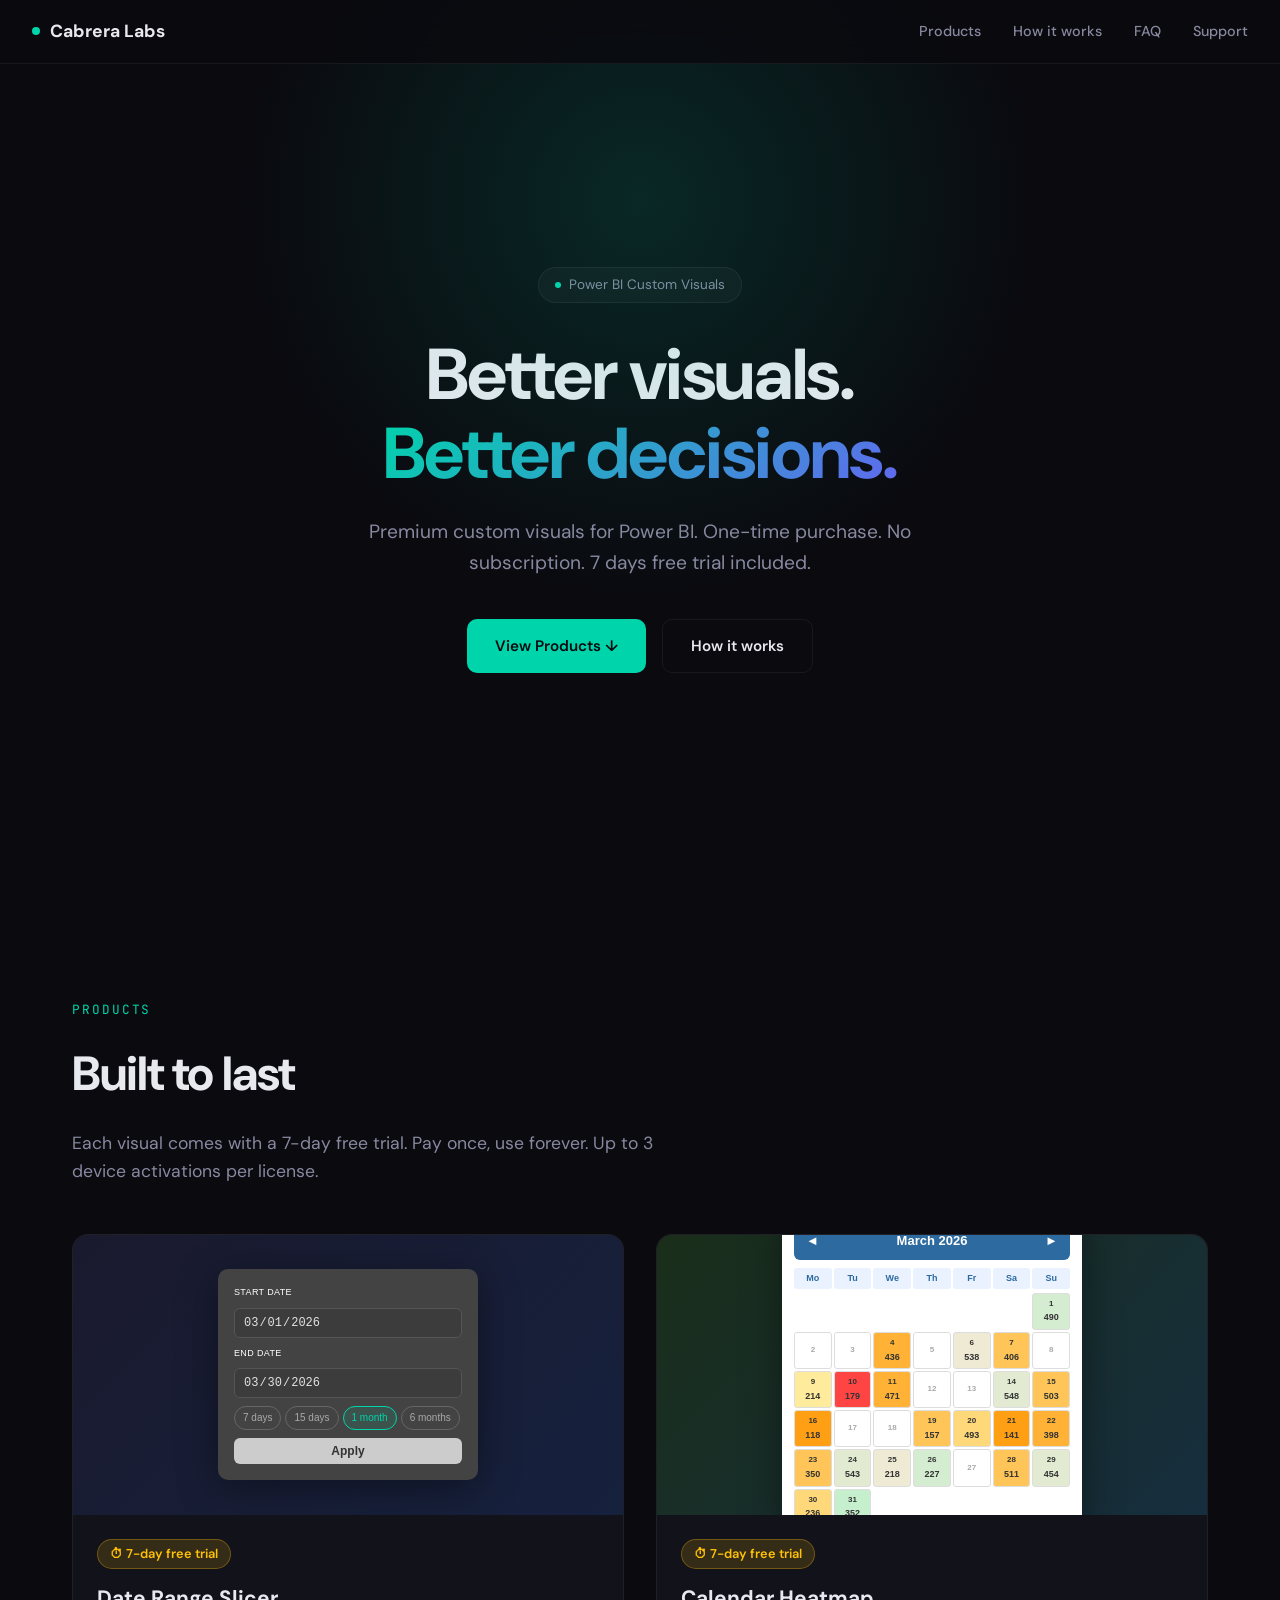
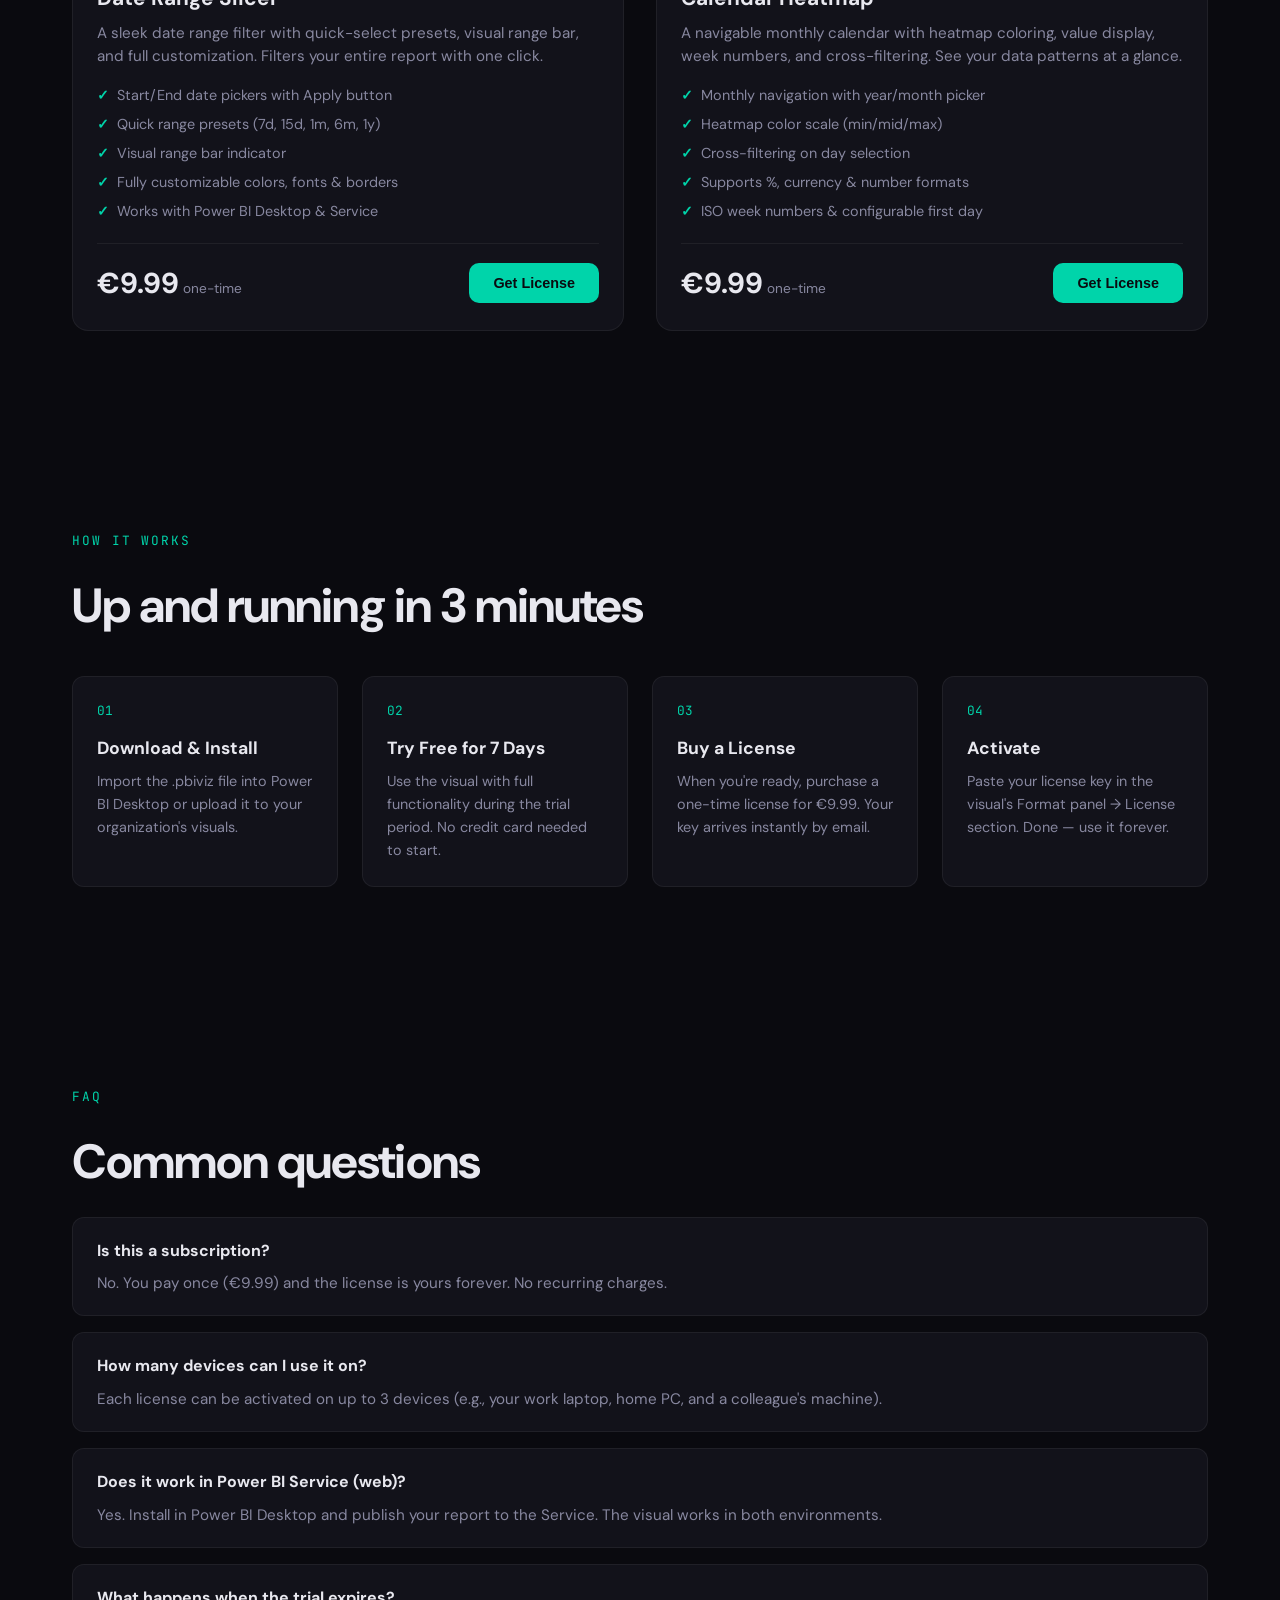
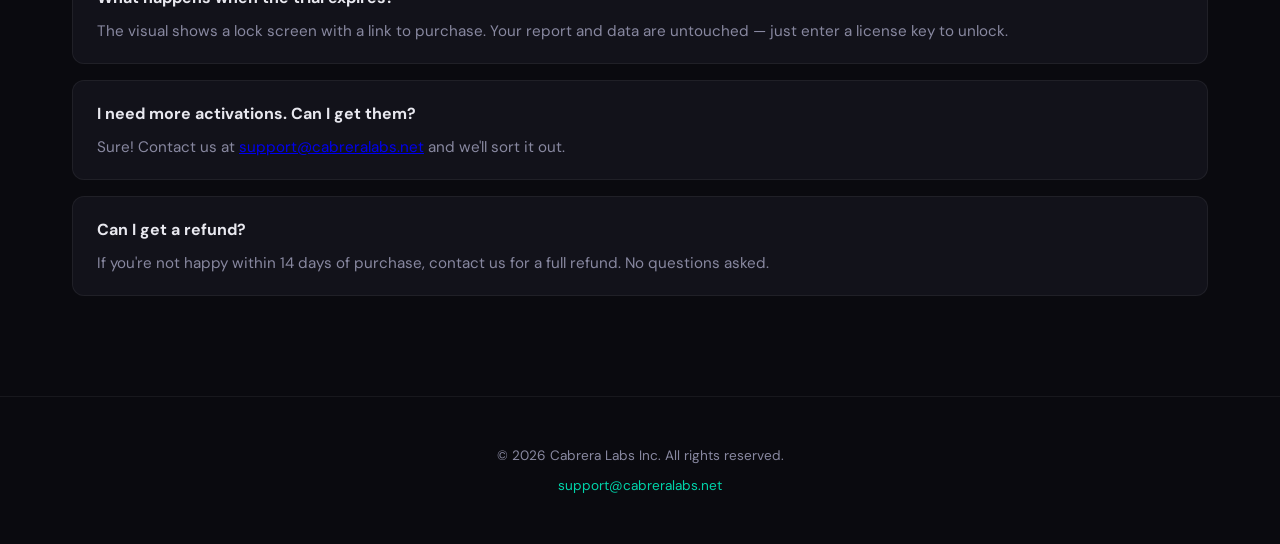
==== index.html @ 738e2150 "Fix folder structure" ====
<!DOCTYPE html>
<html lang="en">
<head>
  <meta charset="UTF-8">
  <meta name="viewport" content="width=device-width, initial-scale=1.0">
  <title>Cabrera Labs — Power BI Custom Visuals</title>
  <meta name="description" content="Premium Power BI custom visuals. Date Range Slicer and Calendar Heatmap. One-time purchase, no subscription.">
  <link rel="preconnect" href="https://fonts.googleapis.com">
  <link href="https://fonts.googleapis.com/css2?family=DM+Sans:ital,wght@0,400;0,500;0,700&family=JetBrains+Mono:wght@500&display=swap" rel="stylesheet">
  <style>
    *, *::before, *::after { margin: 0; padding: 0; box-sizing: border-box; }

    :root {
      --bg: #0a0a0f;
      --bg2: #12121a;
      --bg3: #1a1a28;
      --text: #e8e8ef;
      --text-dim: #8888a0;
      --accent: #00d4aa;
      --accent-glow: rgba(0, 212, 170, 0.15);
      --accent2: #6366f1;
      --border: rgba(255,255,255,0.06);
      --card-bg: rgba(255,255,255,0.03);
      --font: 'DM Sans', sans-serif;
      --mono: 'JetBrains Mono', monospace;
    }

    html { scroll-behavior: smooth; }

    body {
      background: var(--bg);
      color: var(--text);
      font-family: var(--font);
      line-height: 1.6;
      -webkit-font-smoothing: antialiased;
    }

    /* ─── NAV ─── */
    nav {
      position: fixed; top: 0; left: 0; right: 0; z-index: 100;
      background: rgba(10, 10, 15, 0.85);
      backdrop-filter: blur(20px);
      border-bottom: 1px solid var(--border);
      padding: 0 2rem;
      height: 64px;
      display: flex; align-items: center; justify-content: space-between;
    }
    .nav-brand {
      display: flex; align-items: center; gap: 10px;
      font-weight: 700; font-size: 1.1rem; color: var(--text);
      text-decoration: none;
    }
    .nav-brand .dot { width: 8px; height: 8px; background: var(--accent); border-radius: 50%; }
    .nav-links { display: flex; gap: 2rem; align-items: center; }
    .nav-links a {
      color: var(--text-dim); text-decoration: none; font-size: 0.9rem; font-weight: 500;
      transition: color 0.2s;
    }
    .nav-links a:hover { color: var(--text); }

    /* ─── HERO ─── */
    .hero {
      min-height: 100vh;
      display: flex; flex-direction: column; align-items: center; justify-content: center;
      text-align: center;
      padding: 120px 2rem 80px;
      position: relative;
      overflow: hidden;
    }
    .hero::before {
      content: '';
      position: absolute; top: -200px; left: 50%; transform: translateX(-50%);
      width: 800px; height: 800px;
      background: radial-gradient(circle, var(--accent-glow) 0%, transparent 70%);
      pointer-events: none;
    }
    .hero-badge {
      display: inline-flex; align-items: center; gap: 8px;
      background: var(--card-bg); border: 1px solid var(--border);
      border-radius: 100px; padding: 6px 16px; margin-bottom: 2rem;
      font-size: 0.85rem; color: var(--text-dim);
    }
    .hero-badge .pulse {
      width: 6px; height: 6px; background: var(--accent); border-radius: 50%;
      animation: pulse 2s infinite;
    }
    @keyframes pulse {
      0%, 100% { opacity: 1; transform: scale(1); }
      50% { opacity: 0.5; transform: scale(1.5); }
    }
    .hero h1 {
      font-size: clamp(2.5rem, 6vw, 4.5rem);
      font-weight: 700;
      line-height: 1.1;
      max-width: 800px;
      margin-bottom: 1.5rem;
      letter-spacing: -0.02em;
    }
    .hero h1 .gradient {
      background: linear-gradient(135deg, var(--accent), var(--accent2));
      -webkit-background-clip: text; -webkit-text-fill-color: transparent;
    }
    .hero p {
      font-size: 1.2rem; color: var(--text-dim);
      max-width: 560px; margin-bottom: 2.5rem;
    }
    .hero-cta {
      display: flex; gap: 1rem; flex-wrap: wrap; justify-content: center;
    }
    .btn {
      display: inline-flex; align-items: center; gap: 8px;
      padding: 14px 28px;
      border-radius: 10px; font-weight: 600; font-size: 0.95rem;
      text-decoration: none; cursor: pointer; border: none;
      transition: all 0.25s;
    }
    .btn-primary {
      background: var(--accent); color: var(--bg);
    }
    .btn-primary:hover { transform: translateY(-2px); box-shadow: 0 8px 30px rgba(0,212,170,0.25); }
    .btn-ghost {
      background: transparent; color: var(--text);
      border: 1px solid var(--border);
    }
    .btn-ghost:hover { border-color: var(--accent); color: var(--accent); }

    /* ─── PRODUCTS ─── */
    .section { padding: 100px 2rem; max-width: 1200px; margin: 0 auto; }
    .section-label {
      font-family: var(--mono); font-size: 0.8rem; color: var(--accent);
      text-transform: uppercase; letter-spacing: 0.15em; margin-bottom: 1rem;
    }
    .section-title {
      font-size: clamp(2rem, 4vw, 3rem); font-weight: 700;
      letter-spacing: -0.02em; margin-bottom: 1rem;
    }
    .section-sub { color: var(--text-dim); font-size: 1.1rem; max-width: 600px; margin-bottom: 3rem; }

    .products-grid {
      display: grid; grid-template-columns: repeat(auto-fit, minmax(480px, 1fr));
      gap: 2rem;
    }
    @media (max-width: 600px) {
      .products-grid { grid-template-columns: 1fr; }
    }

    .product-card {
      background: var(--bg2);
      border: 1px solid var(--border);
      border-radius: 16px;
      overflow: hidden;
      transition: border-color 0.3s;
    }
    .product-card:hover { border-color: rgba(0,212,170,0.3); }

    .product-preview {
      height: 280px;
      padding: 24px;
      display: flex; align-items: center; justify-content: center;
      position: relative;
      overflow: hidden;
    }
    .product-preview::before {
      content: ''; position: absolute; inset: 0;
      opacity: 0.08;
    }
    .product-preview.slicer { background: linear-gradient(135deg, #1a1a2e, #16213e); }
    .product-preview.calendar { background: linear-gradient(135deg, #1a2e1a, #162e3e); }

    /* Date Slicer Preview SVG */
    .slicer-demo {
      width: 260px; background: #434343; border-radius: 10px; padding: 16px;
      display: flex; flex-direction: column; gap: 8px;
      font-family: 'Segoe UI', sans-serif; box-shadow: 0 8px 40px rgba(0,0,0,0.4);
    }
    .slicer-demo label {
      font-size: 9px; color: #fff; text-transform: uppercase; letter-spacing: 0.04em;
    }
    .slicer-demo input[type="date"] {
      width: 100%; background: #3c3c3c; border: 1px solid #555; border-radius: 6px;
      color: #e2e2e2; padding: 6px 8px; font-size: 12px;
    }
    .slicer-tags { display: flex; gap: 4px; flex-wrap: wrap; }
    .slicer-tags span {
      font-size: 10px; padding: 3px 8px; border-radius: 99px; border: 1px solid #666;
      color: #aaa;
    }
    .slicer-tags span.active {
      border-color: var(--accent); color: var(--accent); background: rgba(0,212,170,0.1);
    }
    .slicer-btn {
      width: 100%; background: #ccc; color: #333; border: none; border-radius: 6px;
      padding: 6px; font-weight: bold; font-size: 12px; cursor: default;
    }

    /* Calendar Preview */
    .cal-demo {
      width: 300px; background: #fff; border-radius: 10px; padding: 12px;
      font-family: 'Segoe UI', sans-serif; box-shadow: 0 8px 40px rgba(0,0,0,0.4);
    }
    .cal-header {
      display: flex; align-items: center; justify-content: space-between;
      background: #2D6A9F; color: white; padding: 8px 12px; border-radius: 6px;
      font-size: 13px; font-weight: bold; margin-bottom: 8px;
    }
    .cal-header span { cursor: default; }
    .cal-days {
      display: grid; grid-template-columns: repeat(7, 1fr); gap: 2px;
      text-align: center; font-size: 9px; margin-bottom: 4px;
    }
    .cal-days div { background: #EAF2FF; color: #2D6A9F; font-weight: bold; padding: 3px 0; border-radius: 3px; }
    .cal-cells {
      display: grid; grid-template-columns: repeat(7, 1fr); gap: 2px;
      text-align: center; font-size: 10px;
    }
    .cal-cells .cell {
      padding: 4px 2px; border-radius: 3px; border: 1px solid #ddd;
      min-height: 28px; display: flex; flex-direction: column; align-items: center; justify-content: center;
    }
    .cal-cells .cell.empty { border-color: transparent; }
    .cal-cells .cell .day { font-size: 8px; font-weight: bold; color: #333; }
    .cal-cells .cell .val { font-size: 9px; font-weight: bold; color: #333; }

    .product-info { padding: 24px; }
    .product-name { font-size: 1.3rem; font-weight: 700; margin-bottom: 8px; }
    .product-desc { color: var(--text-dim); font-size: 0.95rem; margin-bottom: 16px; line-height: 1.5; }
    .product-features {
      list-style: none; display: flex; flex-direction: column; gap: 6px; margin-bottom: 20px;
    }
    .product-features li {
      display: flex; align-items: center; gap: 8px;
      font-size: 0.9rem; color: var(--text-dim);
    }
    .product-features li::before {
      content: '✓'; color: var(--accent); font-weight: bold; font-size: 0.85rem;
    }
    .product-bottom {
      display: flex; align-items: center; justify-content: space-between;
      padding-top: 16px; border-top: 1px solid var(--border);
    }
    .product-price {
      display: flex; align-items: baseline; gap: 4px;
    }
    .product-price .amount { font-size: 1.8rem; font-weight: 700; }
    .product-price .label { font-size: 0.85rem; color: var(--text-dim); }
    .btn-buy {
      background: var(--accent); color: var(--bg);
      padding: 12px 24px; border-radius: 10px;
      font-weight: 700; font-size: 0.9rem;
      border: none; cursor: pointer; transition: all 0.25s;
    }
    .btn-buy:hover { transform: translateY(-2px); box-shadow: 0 6px 20px rgba(0,212,170,0.3); }
    .btn-buy:disabled { opacity: 0.6; cursor: wait; transform: none; box-shadow: none; }

    /* ─── HOW IT WORKS ─── */
    .steps {
      display: grid; grid-template-columns: repeat(auto-fit, minmax(220px, 1fr));
      gap: 1.5rem; margin-top: 2rem;
    }
    .step {
      background: var(--bg2); border: 1px solid var(--border);
      border-radius: 12px; padding: 24px;
    }
    .step-num {
      font-family: var(--mono); font-size: 0.8rem; color: var(--accent);
      margin-bottom: 12px;
    }
    .step h3 { font-size: 1.1rem; margin-bottom: 8px; }
    .step p { color: var(--text-dim); font-size: 0.9rem; }

    /* ─── FAQ ─── */
    .faq-grid { display: flex; flex-direction: column; gap: 1rem; }
    .faq-item {
      background: var(--bg2); border: 1px solid var(--border);
      border-radius: 12px; padding: 20px 24px;
    }
    .faq-q { font-weight: 700; margin-bottom: 8px; }
    .faq-a { color: var(--text-dim); font-size: 0.95rem; }

    /* ─── FOOTER ─── */
    footer {
      border-top: 1px solid var(--border);
      padding: 3rem 2rem;
      text-align: center;
      color: var(--text-dim);
      font-size: 0.85rem;
    }
    footer a { color: var(--accent); text-decoration: none; }

    /* ─── TRIAL BADGE ─── */
    .trial-badge {
      display: inline-flex; align-items: center; gap: 6px;
      background: rgba(255,193,7,0.15); color: #ffc107;
      border: 1px solid rgba(255,193,7,0.3);
      font-size: 0.8rem; font-weight: 600;
      padding: 4px 12px; border-radius: 100px;
      margin-bottom: 12px;
    }

    /* ─── MODAL ─── */
    .modal-overlay {
      display: none; position: fixed; inset: 0; z-index: 999;
      background: rgba(0,0,0,0.7); backdrop-filter: blur(4px);
      align-items: center; justify-content: center;
    }
    .modal-overlay.active { display: flex; }
    .modal {
      background: var(--bg2); border: 1px solid var(--border);
      border-radius: 16px; padding: 32px; max-width: 420px; width: 90%;
    }
    .modal h3 { margin-bottom: 16px; font-size: 1.2rem; }
    .modal input {
      width: 100%; padding: 12px 14px; border-radius: 8px;
      border: 1px solid var(--border); background: var(--bg);
      color: var(--text); font-size: 1rem; font-family: var(--font);
      margin-bottom: 12px;
    }
    .modal input:focus { outline: none; border-color: var(--accent); }
    .modal .btn-row { display: flex; gap: 8px; justify-content: flex-end; }
    .modal .btn-cancel {
      background: transparent; color: var(--text-dim); border: 1px solid var(--border);
      padding: 10px 18px; border-radius: 8px; cursor: pointer; font-size: 0.9rem;
    }
    .modal .btn-proceed {
      background: var(--accent); color: var(--bg); border: none;
      padding: 10px 24px; border-radius: 8px; cursor: pointer;
      font-weight: 700; font-size: 0.9rem;
    }
    .modal .btn-proceed:disabled { opacity: 0.5; cursor: not-allowed; }
    .modal .error { color: #f44; font-size: 0.85rem; margin-bottom: 8px; display: none; }
  </style>
</head>
<body>

<nav>
  <a href="/" class="nav-brand"><span class="dot"></span> Cabrera Labs</a>
  <div class="nav-links">
    <a href="#products">Products</a>
    <a href="#how-it-works">How it works</a>
    <a href="#faq">FAQ</a>
    <a href="mailto:support@cabreralabs.net">Support</a>
  </div>
</nav>

<!-- ─── HERO ─── -->
<section class="hero">
  <div class="hero-badge"><span class="pulse"></span> Power BI Custom Visuals</div>
  <h1>Better visuals.<br><span class="gradient">Better decisions.</span></h1>
  <p>Premium custom visuals for Power BI. One-time purchase. No subscription. 7 days free trial included.</p>
  <div class="hero-cta">
    <a href="#products" class="btn btn-primary">View Products ↓</a>
    <a href="#how-it-works" class="btn btn-ghost">How it works</a>
  </div>
</section>

<!-- ─── PRODUCTS ─── -->
<section class="section" id="products">
  <div class="section-label">Products</div>
  <h2 class="section-title">Built to last</h2>
  <p class="section-sub">Each visual comes with a 7-day free trial. Pay once, use forever. Up to 3 device activations per license.</p>

  <div class="products-grid">
    <!-- DATE SLICER -->
    <div class="product-card" id="date_slicer">
      <div class="product-preview slicer">
        <div class="slicer-demo">
          <label>Start Date</label>
          <input type="date" value="2026-03-01" disabled>
          <label>End Date</label>
          <input type="date" value="2026-03-30" disabled>
          <div class="slicer-tags">
            <span>7 days</span>
            <span>15 days</span>
            <span class="active">1 month</span>
            <span>6 months</span>
          </div>
          <button class="slicer-btn">Apply</button>
        </div>
      </div>
      <div class="product-info">
        <div class="trial-badge">⏱ 7-day free trial</div>
        <h3 class="product-name">Date Range Slicer</h3>
        <p class="product-desc">A sleek date range filter with quick-select presets, visual range bar, and full customization. Filters your entire report with one click.</p>
        <ul class="product-features">
          <li>Start/End date pickers with Apply button</li>
          <li>Quick range presets (7d, 15d, 1m, 6m, 1y)</li>
          <li>Visual range bar indicator</li>
          <li>Fully customizable colors, fonts & borders</li>
          <li>Works with Power BI Desktop & Service</li>
        </ul>
        <div class="product-bottom">
          <div class="product-price">
            <span class="amount">€9.99</span>
            <span class="label">one-time</span>
          </div>
          <button class="btn-buy" onclick="openCheckout('price_1TGRNbGVqx3g496WdOweaCqn', 'Date Range Slicer')">Get License</button>
        </div>
      </div>
    </div>

    <!-- CALENDAR HEATMAP -->
    <div class="product-card" id="calendar_heatmap">
      <div class="product-preview calendar">
        <div class="cal-demo">
          <div class="cal-header">
            <span>◄</span> March 2026 <span>►</span>
          </div>
          <div class="cal-days">
            <div>Mo</div><div>Tu</div><div>We</div><div>Th</div><div>Fr</div><div>Sa</div><div>Su</div>
          </div>
          <div class="cal-cells" id="cal-cells"></div>
        </div>
      </div>
      <div class="product-info">
        <div class="trial-badge">⏱ 7-day free trial</div>
        <h3 class="product-name">Calendar Heatmap</h3>
        <p class="product-desc">A navigable monthly calendar with heatmap coloring, value display, week numbers, and cross-filtering. See your data patterns at a glance.</p>
        <ul class="product-features">
          <li>Monthly navigation with year/month picker</li>
          <li>Heatmap color scale (min/mid/max)</li>
          <li>Cross-filtering on day selection</li>
          <li>Supports %, currency & number formats</li>
          <li>ISO week numbers & configurable first day</li>
        </ul>
        <div class="product-bottom">
          <div class="product-price">
            <span class="amount">€9.99</span>
            <span class="label">one-time</span>
          </div>
          <button class="btn-buy" onclick="openCheckout('price_1TGROVGVqx3g496Whrh6SwIa', 'Calendar Heatmap')">Get License</button>
        </div>
      </div>
    </div>
  </div>
</section>

<!-- ─── HOW IT WORKS ─── -->
<section class="section" id="how-it-works">
  <div class="section-label">How it works</div>
  <h2 class="section-title">Up and running in 3 minutes</h2>
  <div class="steps">
    <div class="step">
      <div class="step-num">01</div>
      <h3>Download & Install</h3>
      <p>Import the .pbiviz file into Power BI Desktop or upload it to your organization's visuals.</p>
    </div>
    <div class="step">
      <div class="step-num">02</div>
      <h3>Try Free for 7 Days</h3>
      <p>Use the visual with full functionality during the trial period. No credit card needed to start.</p>
    </div>
    <div class="step">
      <div class="step-num">03</div>
      <h3>Buy a License</h3>
      <p>When you're ready, purchase a one-time license for €9.99. Your key arrives instantly by email.</p>
    </div>
    <div class="step">
      <div class="step-num">04</div>
      <h3>Activate</h3>
      <p>Paste your license key in the visual's Format panel → License section. Done — use it forever.</p>
    </div>
  </div>
</section>

<!-- ─── FAQ ─── -->
<section class="section" id="faq">
  <div class="section-label">FAQ</div>
  <h2 class="section-title">Common questions</h2>
  <div class="faq-grid">
    <div class="faq-item">
      <div class="faq-q">Is this a subscription?</div>
      <div class="faq-a">No. You pay once (€9.99) and the license is yours forever. No recurring charges.</div>
    </div>
    <div class="faq-item">
      <div class="faq-q">How many devices can I use it on?</div>
      <div class="faq-a">Each license can be activated on up to 3 devices (e.g., your work laptop, home PC, and a colleague's machine).</div>
    </div>
    <div class="faq-item">
      <div class="faq-q">Does it work in Power BI Service (web)?</div>
      <div class="faq-a">Yes. Install in Power BI Desktop and publish your report to the Service. The visual works in both environments.</div>
    </div>
    <div class="faq-item">
      <div class="faq-q">What happens when the trial expires?</div>
      <div class="faq-a">The visual shows a lock screen with a link to purchase. Your report and data are untouched — just enter a license key to unlock.</div>
    </div>
    <div class="faq-item">
      <div class="faq-q">I need more activations. Can I get them?</div>
      <div class="faq-a">Sure! Contact us at <a href="mailto:support@cabreralabs.net">support@cabreralabs.net</a> and we'll sort it out.</div>
    </div>
    <div class="faq-item">
      <div class="faq-q">Can I get a refund?</div>
      <div class="faq-a">If you're not happy within 14 days of purchase, contact us for a full refund. No questions asked.</div>
    </div>
  </div>
</section>

<!-- ─── FOOTER ─── -->
<footer>
  <p>© 2026 Cabrera Labs Inc. All rights reserved.</p>
  <p style="margin-top: 8px;">
    <a href="mailto:support@cabreralabs.net">support@cabreralabs.net</a>
  </p>
</footer>

<!-- ─── CHECKOUT MODAL ─── -->
<div class="modal-overlay" id="modal">
  <div class="modal">
    <h3 id="modal-title">Get License</h3>
    <p class="error" id="modal-error"></p>
    <input type="email" id="modal-email" placeholder="Your email address" autocomplete="email">
    <div class="btn-row">
      <button class="btn-cancel" onclick="closeModal()">Cancel</button>
      <button class="btn-proceed" id="modal-btn" onclick="proceedCheckout()">Continue to Payment</button>
    </div>
  </div>
</div>

<script>
  // Calendar demo cells
  const cells = document.getElementById('cal-cells');
  const colors = ['#C6EFCE', '#D4EDD0', '#E2EBD2', '#EFEAD4', '#FFEB9C', '#FFD87A', '#FFC558', '#FFB236', '#FF9F14', '#FF4444'];
  // March 2026 starts on Sunday → offset = 6 (Mon-based)
  for (let i = 0; i < 6; i++) {
    const c = document.createElement('div');
    c.className = 'cell empty';
    cells.appendChild(c);
  }
  for (let d = 1; d <= 31; d++) {
    const c = document.createElement('div');
    c.className = 'cell';
    const hasData = Math.random() > 0.3;
    if (hasData) {
      const val = Math.floor(Math.random() * 10);
      c.style.backgroundColor = colors[val];
      c.innerHTML = `<span class="day">${d}</span><span class="val">${Math.floor(Math.random()*500)+100}</span>`;
    } else {
      c.innerHTML = `<span class="day" style="color:#aaa">${d}</span>`;
    }
    cells.appendChild(c);
  }

  // Checkout flow
  const API = 'https://merlin-backend-production-dfa1.up.railway.app';
  let currentPriceId = '';

  function openCheckout(priceId, productName) {
    currentPriceId = priceId;
    document.getElementById('modal-title').textContent = `Get ${productName} License`;
    document.getElementById('modal-email').value = '';
    document.getElementById('modal-error').style.display = 'none';
    document.getElementById('modal-btn').disabled = false;
    document.getElementById('modal-btn').textContent = 'Continue to Payment';
    document.getElementById('modal').classList.add('active');
    setTimeout(() => document.getElementById('modal-email').focus(), 100);
  }

  function closeModal() {
    document.getElementById('modal').classList.remove('active');
  }

  async function proceedCheckout() {
    const email = document.getElementById('modal-email').value.trim();
    const errEl = document.getElementById('modal-error');
    const btnEl = document.getElementById('modal-btn');

    if (!email || !email.includes('@')) {
      errEl.textContent = 'Please enter a valid email address.';
      errEl.style.display = 'block';
      return;
    }

    btnEl.disabled = true;
    btnEl.textContent = 'Redirecting...';
    errEl.style.display = 'none';

    try {
      const res = await fetch(`${API}/api/licenses/checkout`, {
        method: 'POST',
        headers: { 'Content-Type': 'application/json' },
        body: JSON.stringify({ priceId: currentPriceId, email })
      });
      const data = await res.json();
      if (data.url) {
        window.location.href = data.url;
      } else {
        throw new Error(data.error || 'Failed to create checkout session');
      }
    } catch (e) {
      errEl.textContent = e.message || 'Something went wrong. Please try again.';
      errEl.style.display = 'block';
      btnEl.disabled = false;
      btnEl.textContent = 'Continue to Payment';
    }
  }

  // Close modal on overlay click
  document.getElementById('modal').addEventListener('click', (e) => {
    if (e.target === e.currentTarget) closeModal();
  });

  // Enter key in email field
  document.getElementById('modal-email').addEventListener('keydown', (e) => {
    if (e.key === 'Enter') proceedCheckout();
  });
</script>

</body>
</html>
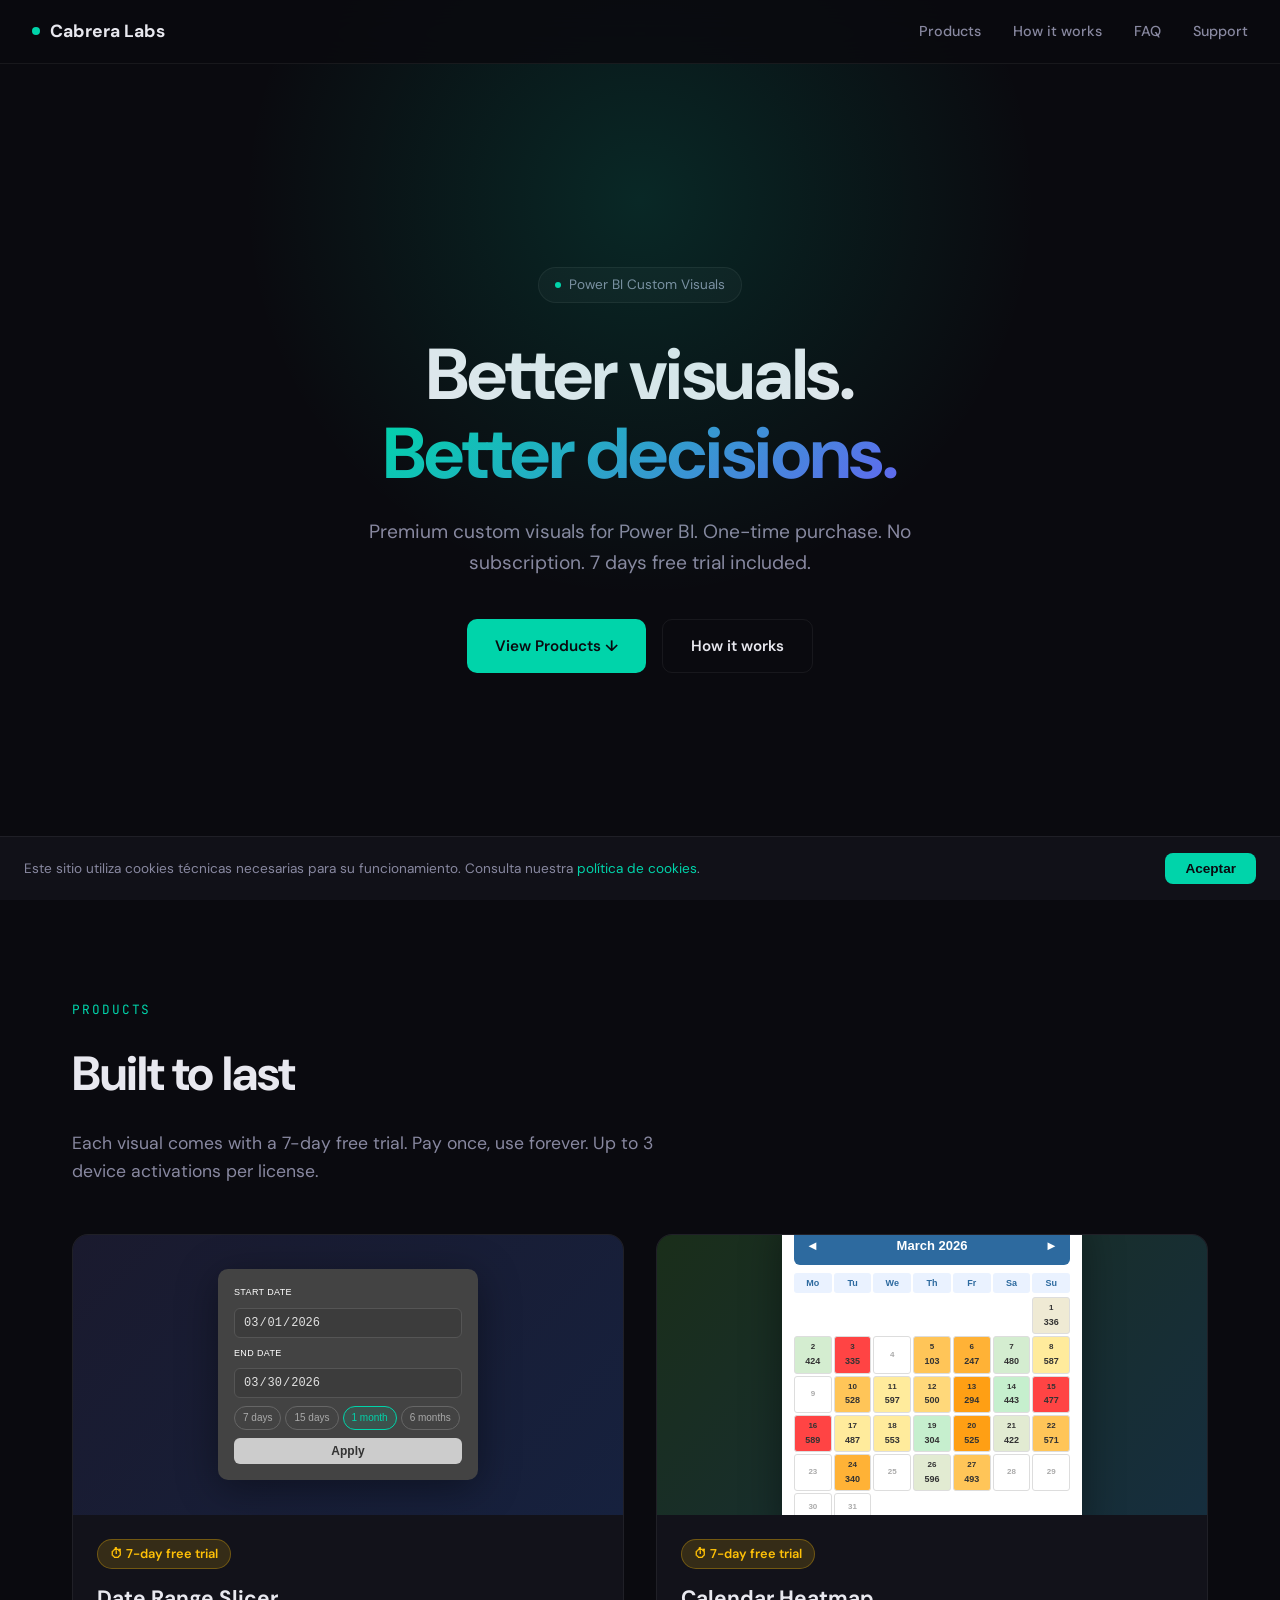
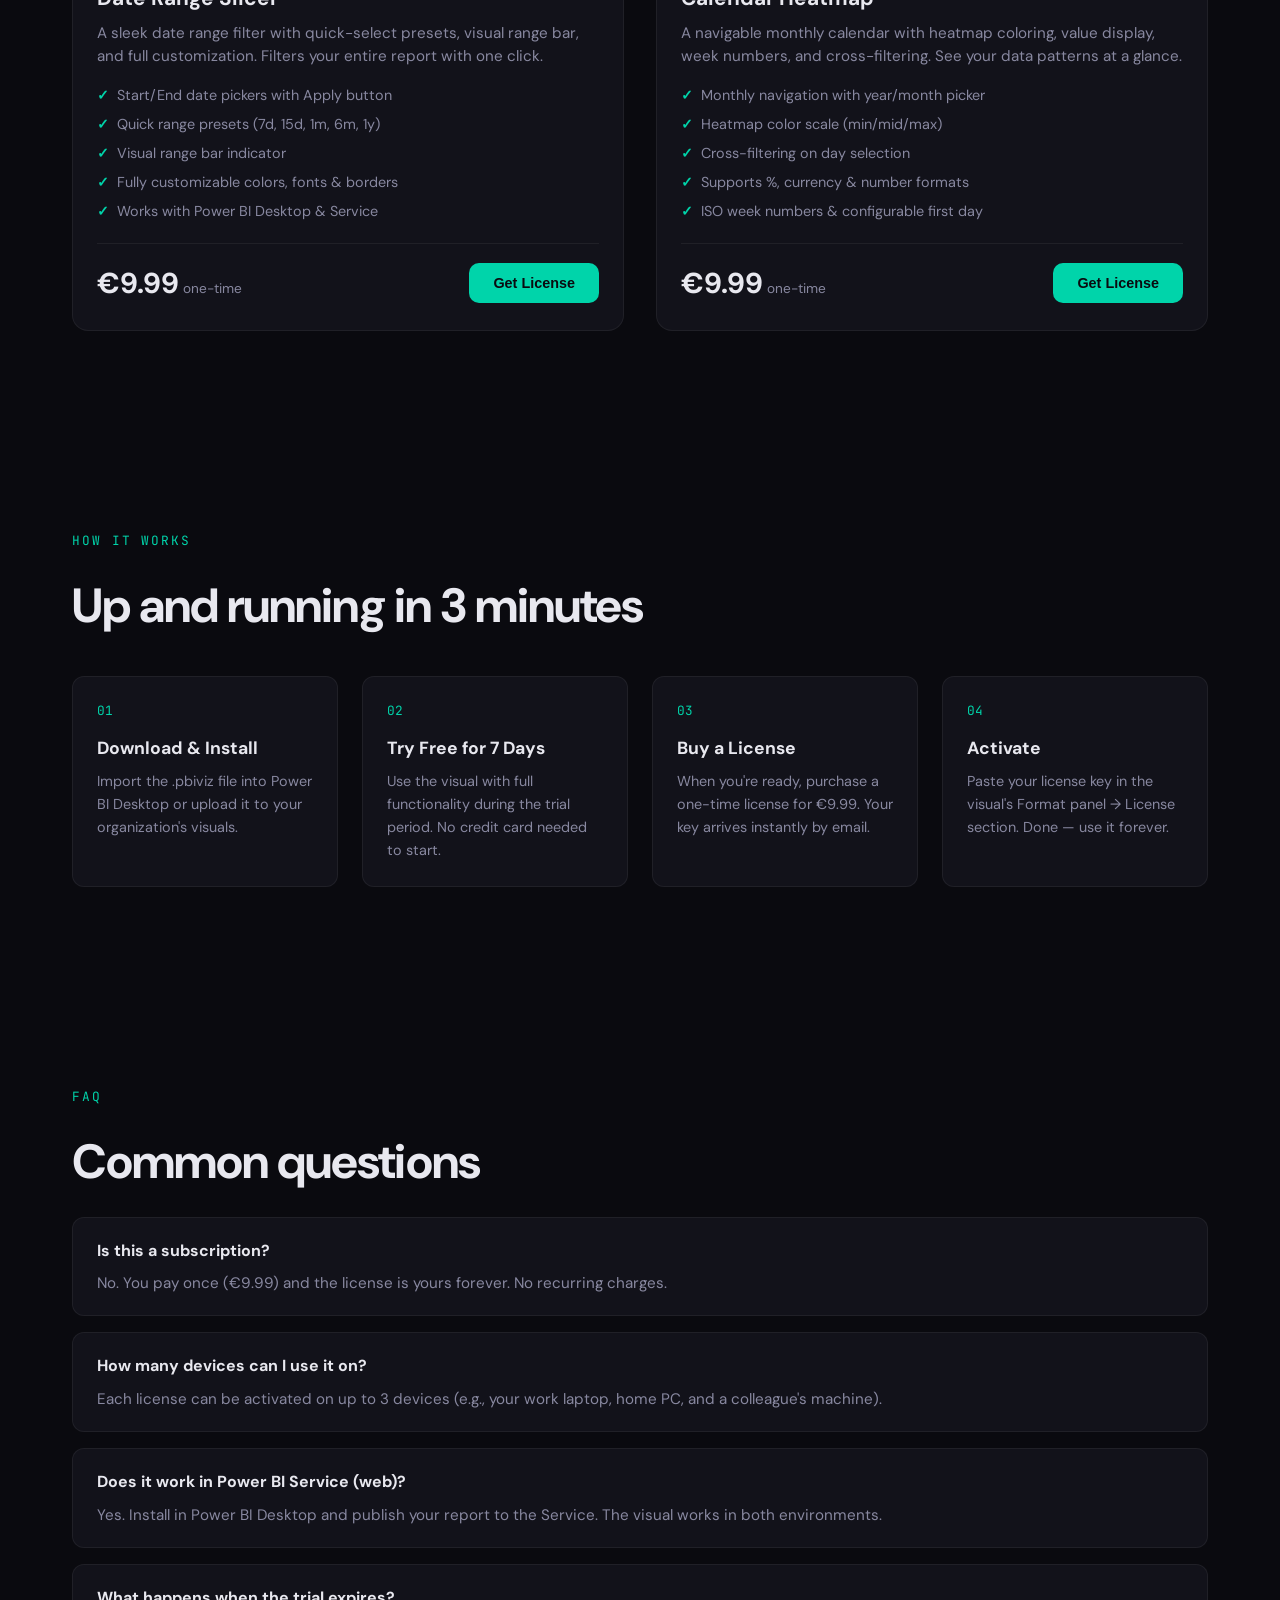
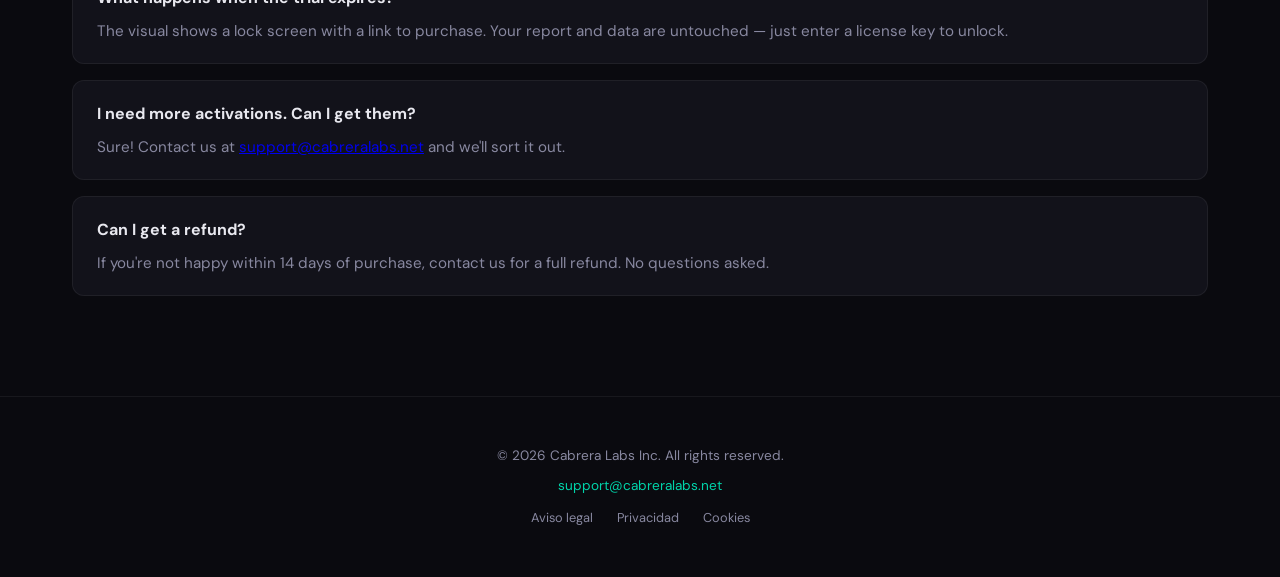
==== commit eeb20a5a: "Add legal pages and cookie banner" ====
--- a/index.html
+++ b/index.html
@@ -500,6 +500,11 @@
   <p style="margin-top: 8px;">
     <a href="mailto:support@cabreralabs.net">support@cabreralabs.net</a>
   </p>
+  <div style="display:flex;gap:1.5rem;justify-content:center;margin-top:12px;">
+    <a href="/aviso-legal.html" style="color:var(--text-dim);font-size:0.8rem;">Aviso legal</a>
+    <a href="/privacidad.html" style="color:var(--text-dim);font-size:0.8rem;">Privacidad</a>
+    <a href="/cookies.html" style="color:var(--text-dim);font-size:0.8rem;">Cookies</a>
+  </div>
 </footer>
 
 <!-- ─── CHECKOUT MODAL ─── -->
@@ -602,6 +607,21 @@
   document.getElementById('modal-email').addEventListener('keydown', (e) => {
     if (e.key === 'Enter') proceedCheckout();
   });
+
+  // Cookie consent
+  (function() {
+    if (localStorage.getItem('cookie_consent')) return;
+    const banner = document.createElement('div');
+    banner.id = 'cookie-banner';
+    banner.style.cssText = 'position:fixed;bottom:0;left:0;right:0;z-index:9999;background:rgba(18,18,26,0.95);backdrop-filter:blur(12px);border-top:1px solid rgba(255,255,255,0.06);padding:16px 24px;display:flex;align-items:center;justify-content:space-between;gap:16px;flex-wrap:wrap;font-family:DM Sans,sans-serif;';
+    banner.innerHTML = `
+      <p style="color:#8888a0;font-size:0.85rem;margin:0;flex:1;min-width:200px;">
+        Este sitio utiliza cookies técnicas necesarias para su funcionamiento. Consulta nuestra <a href="/cookies.html" style="color:#00d4aa;text-decoration:none;">política de cookies</a>.
+      </p>
+      <button onclick="localStorage.setItem('cookie_consent','1');document.getElementById('cookie-banner').remove();" style="background:#00d4aa;color:#0a0a0f;border:none;padding:8px 20px;border-radius:8px;font-weight:600;font-size:0.85rem;cursor:pointer;white-space:nowrap;">Aceptar</button>
+    `;
+    document.body.appendChild(banner);
+  })();
 </script>
 
 </body>
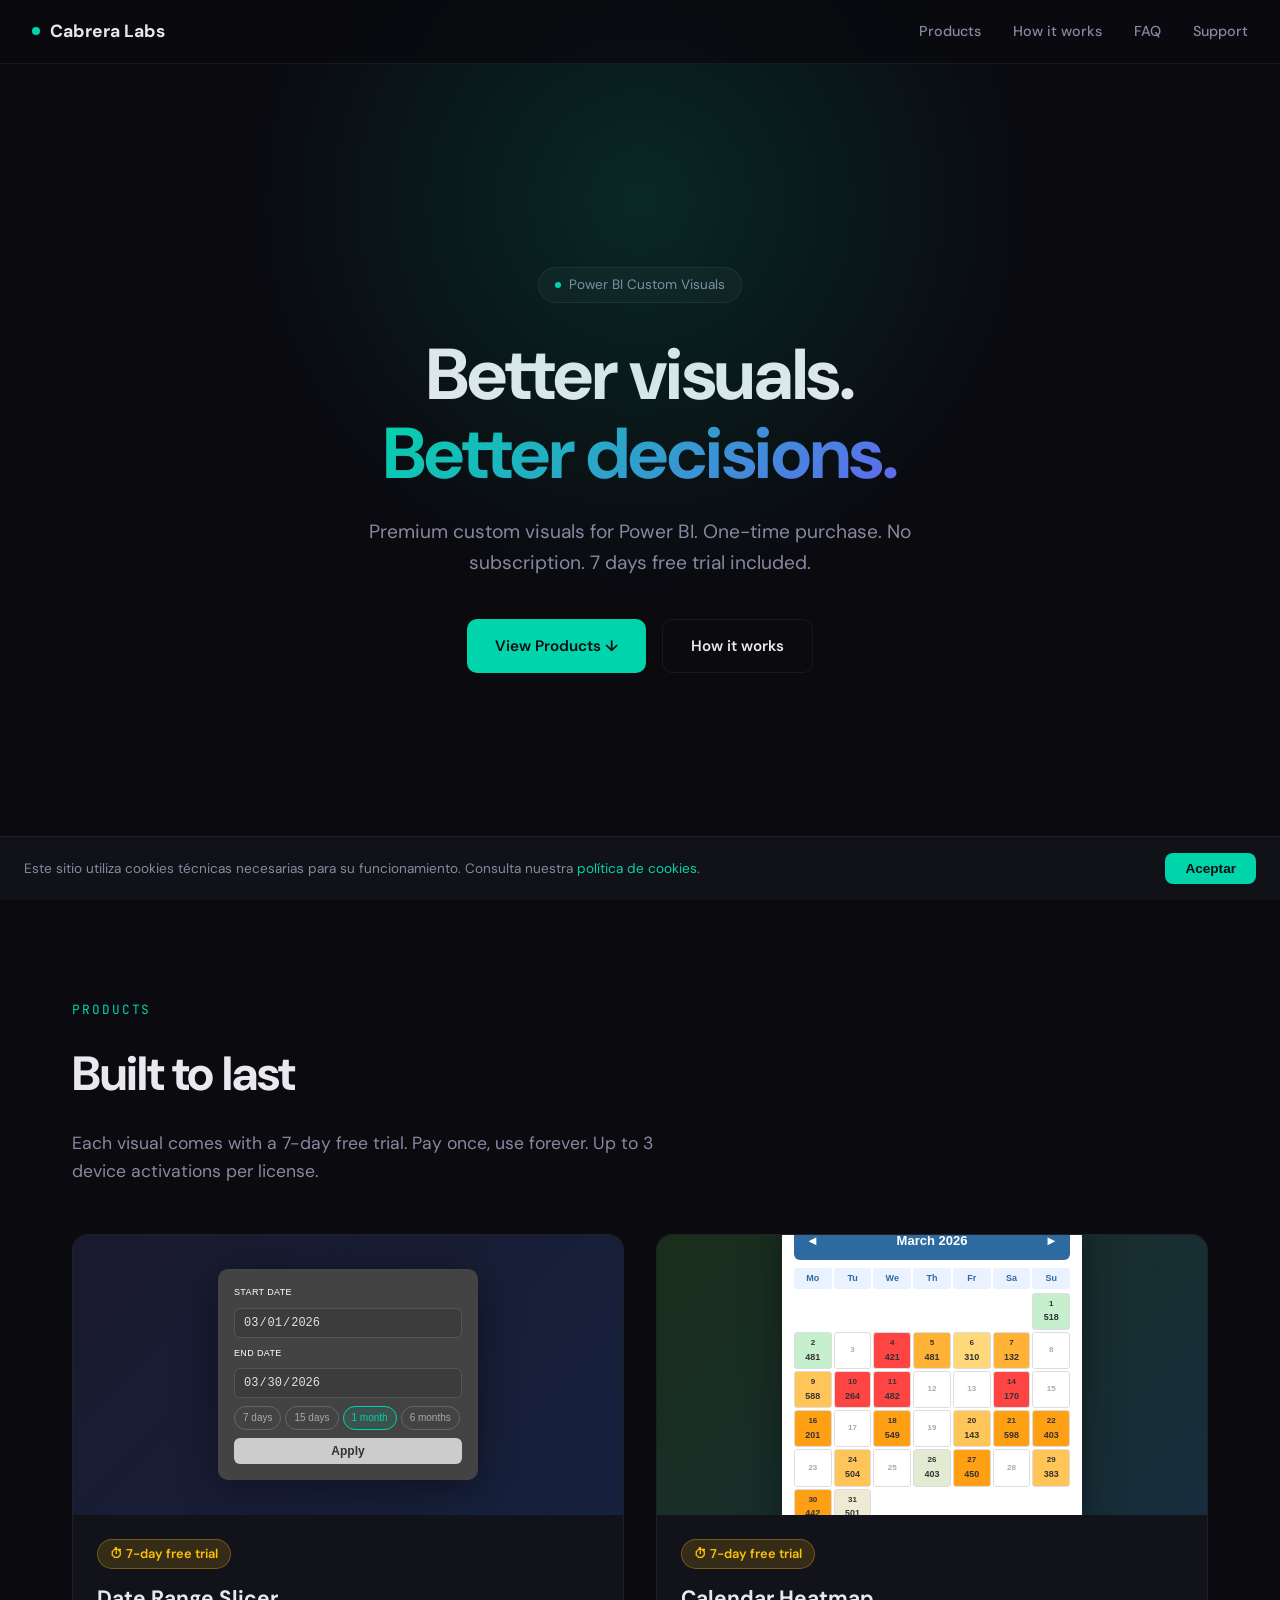
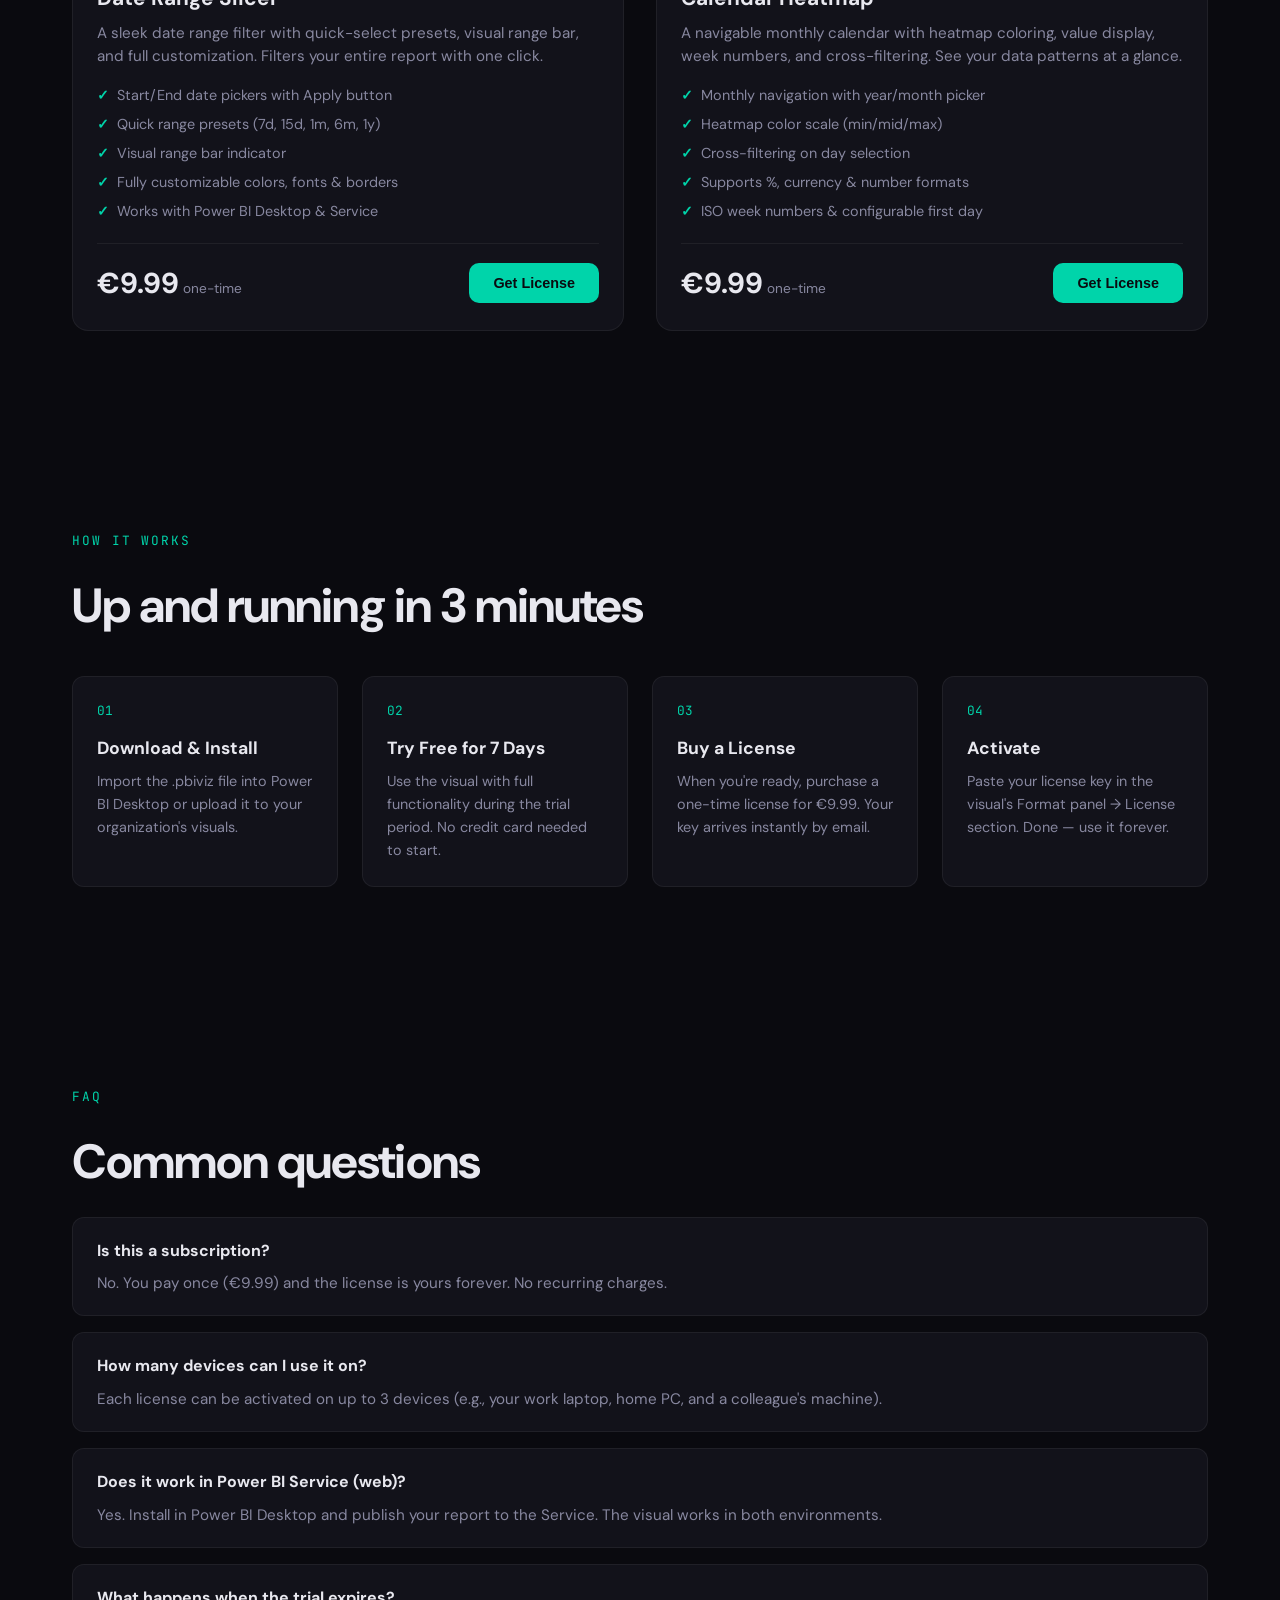
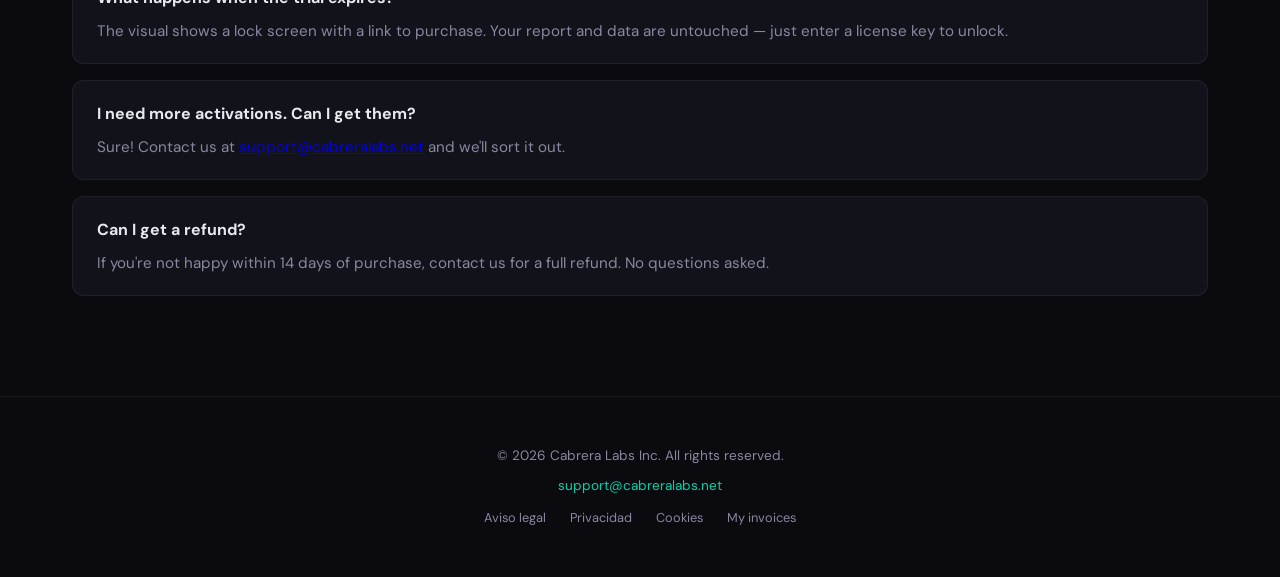
==== commit 950c6e00: "Add customer portal link" ====
--- a/index.html
+++ b/index.html
@@ -504,6 +504,7 @@
     <a href="/aviso-legal.html" style="color:var(--text-dim);font-size:0.8rem;">Aviso legal</a>
     <a href="/privacidad.html" style="color:var(--text-dim);font-size:0.8rem;">Privacidad</a>
     <a href="/cookies.html" style="color:var(--text-dim);font-size:0.8rem;">Cookies</a>
+    <a href="https://billing.stripe.com/p/login/eVq14neBS7CGel6chn9IQ00" target="_blank" style="color:var(--text-dim);font-size:0.8rem;">My invoices</a>
   </div>
 </footer>
 
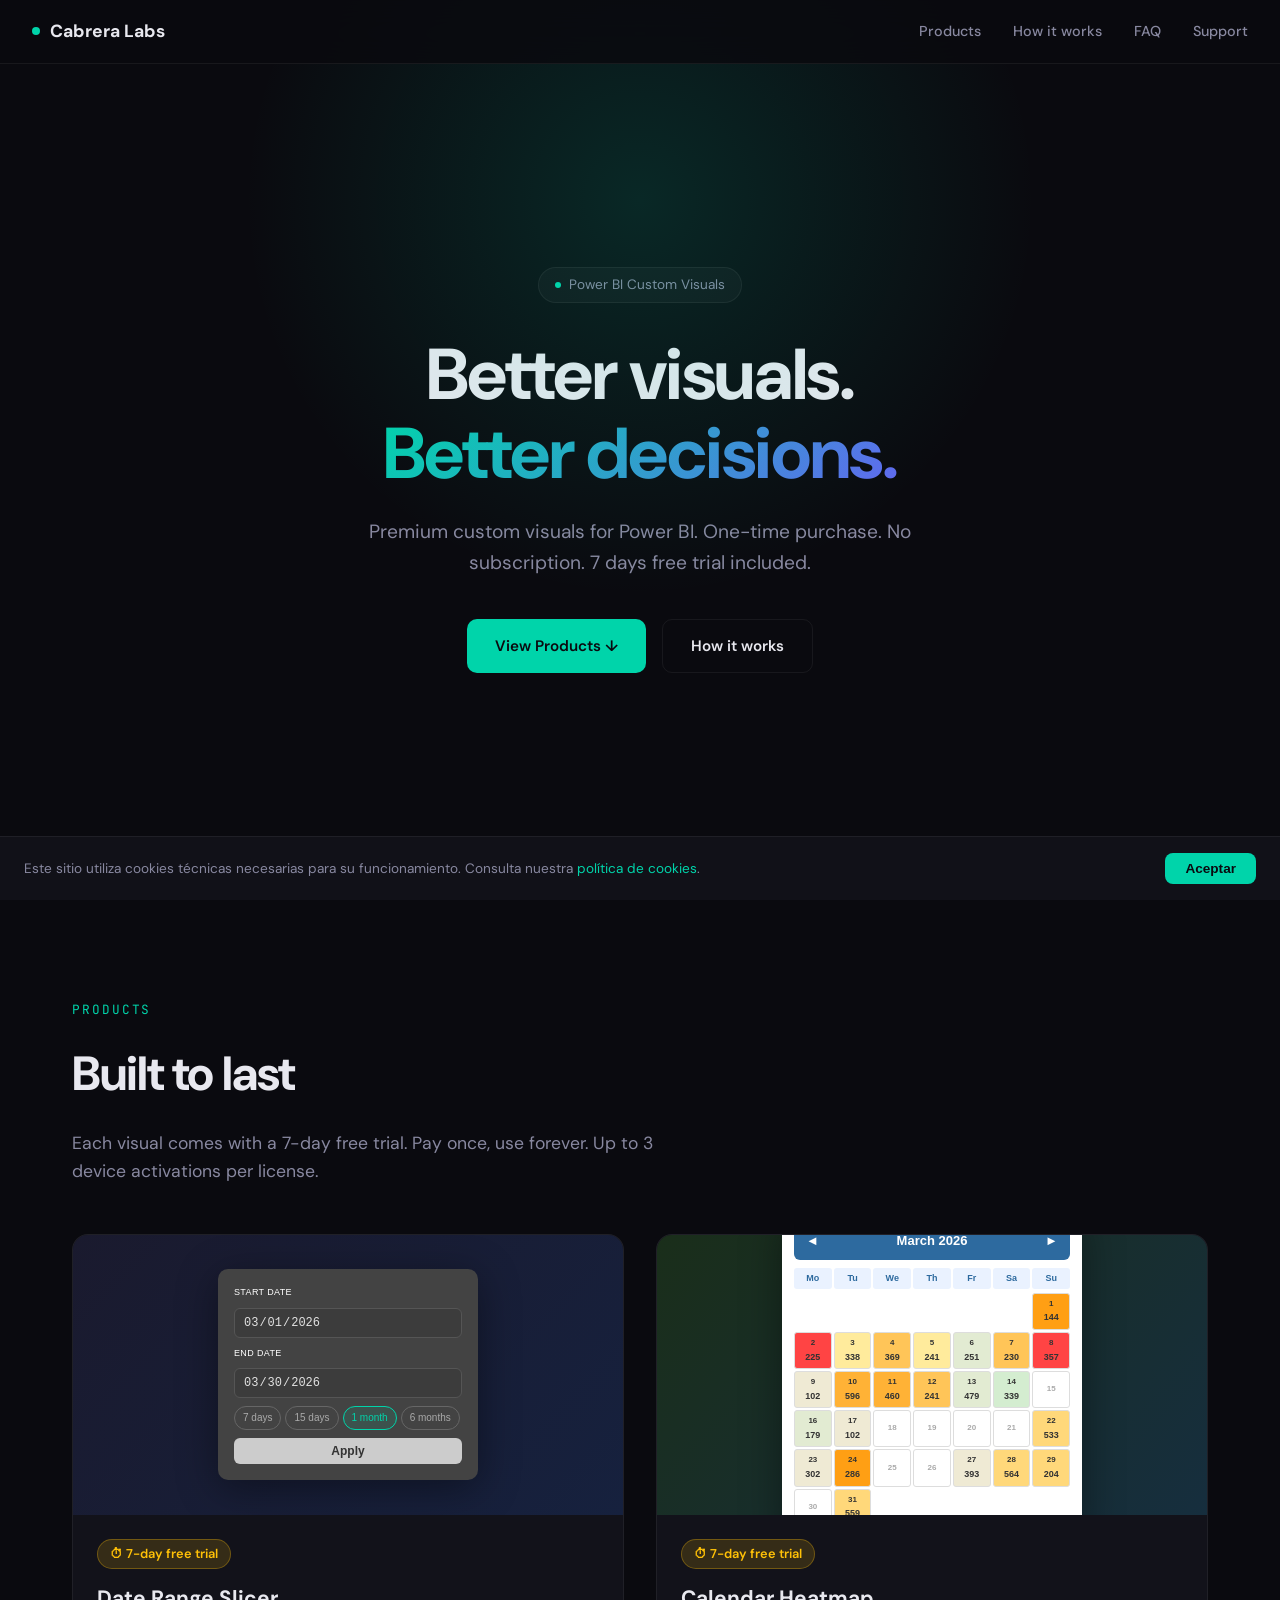
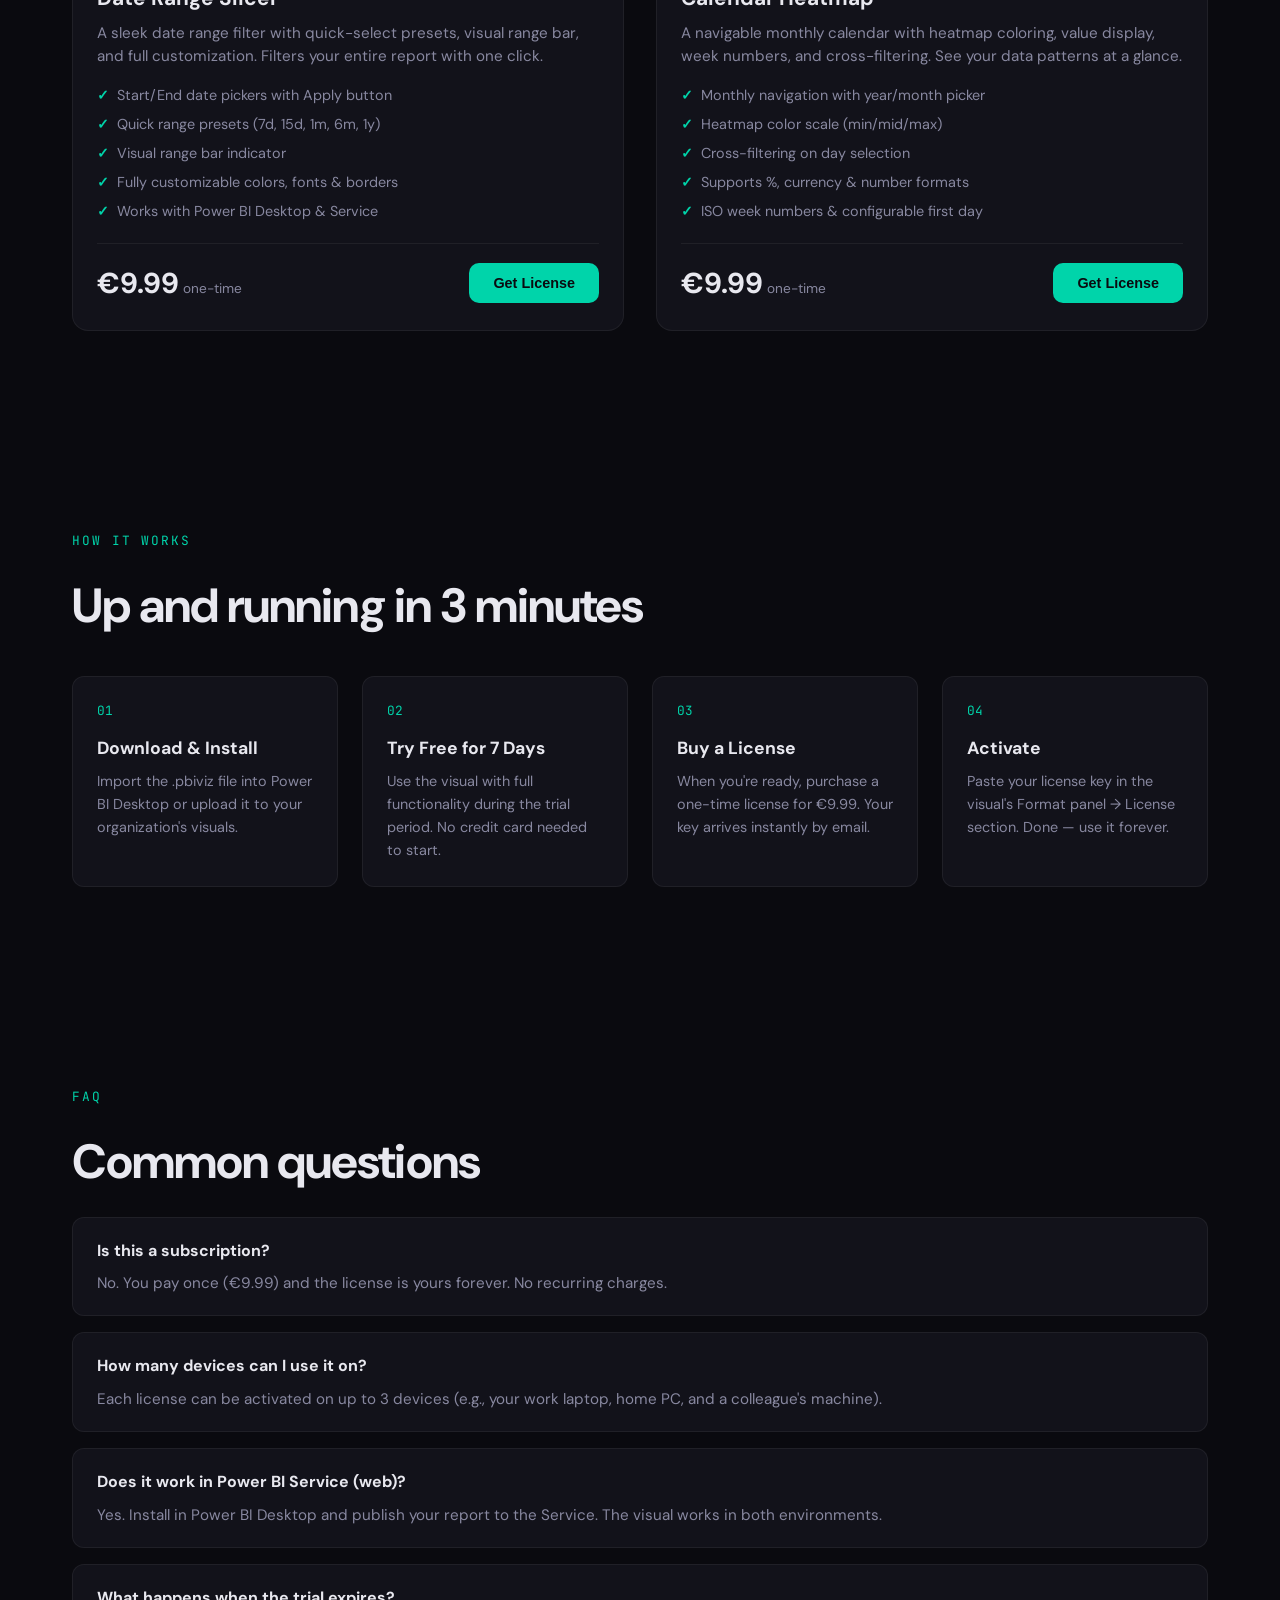
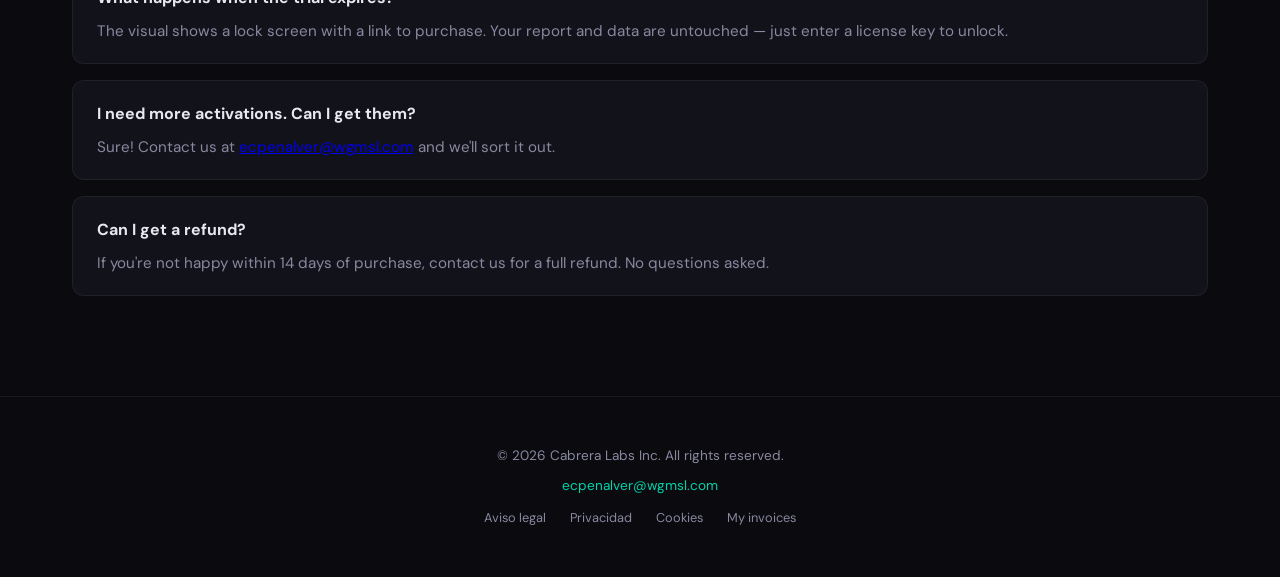
==== commit cf1938e0: "Update all emails to WGM corporate email" ====
--- a/index.html
+++ b/index.html
@@ -338,7 +338,7 @@
     <a href="#products">Products</a>
     <a href="#how-it-works">How it works</a>
     <a href="#faq">FAQ</a>
-    <a href="mailto:support@cabreralabs.net">Support</a>
+    <a href="mailto:ecpenalver@wgmsl.com">Support</a>
   </div>
 </nav>
 
@@ -485,7 +485,7 @@
     </div>
     <div class="faq-item">
       <div class="faq-q">I need more activations. Can I get them?</div>
-      <div class="faq-a">Sure! Contact us at <a href="mailto:support@cabreralabs.net">support@cabreralabs.net</a> and we'll sort it out.</div>
+      <div class="faq-a">Sure! Contact us at <a href="mailto:ecpenalver@wgmsl.com">ecpenalver@wgmsl.com</a> and we'll sort it out.</div>
     </div>
     <div class="faq-item">
       <div class="faq-q">Can I get a refund?</div>
@@ -498,7 +498,7 @@
 <footer>
   <p>© 2026 Cabrera Labs Inc. All rights reserved.</p>
   <p style="margin-top: 8px;">
-    <a href="mailto:support@cabreralabs.net">support@cabreralabs.net</a>
+    <a href="mailto:ecpenalver@wgmsl.com">ecpenalver@wgmsl.com</a>
   </p>
   <div style="display:flex;gap:1.5rem;justify-content:center;margin-top:12px;">
     <a href="/aviso-legal.html" style="color:var(--text-dim);font-size:0.8rem;">Aviso legal</a>
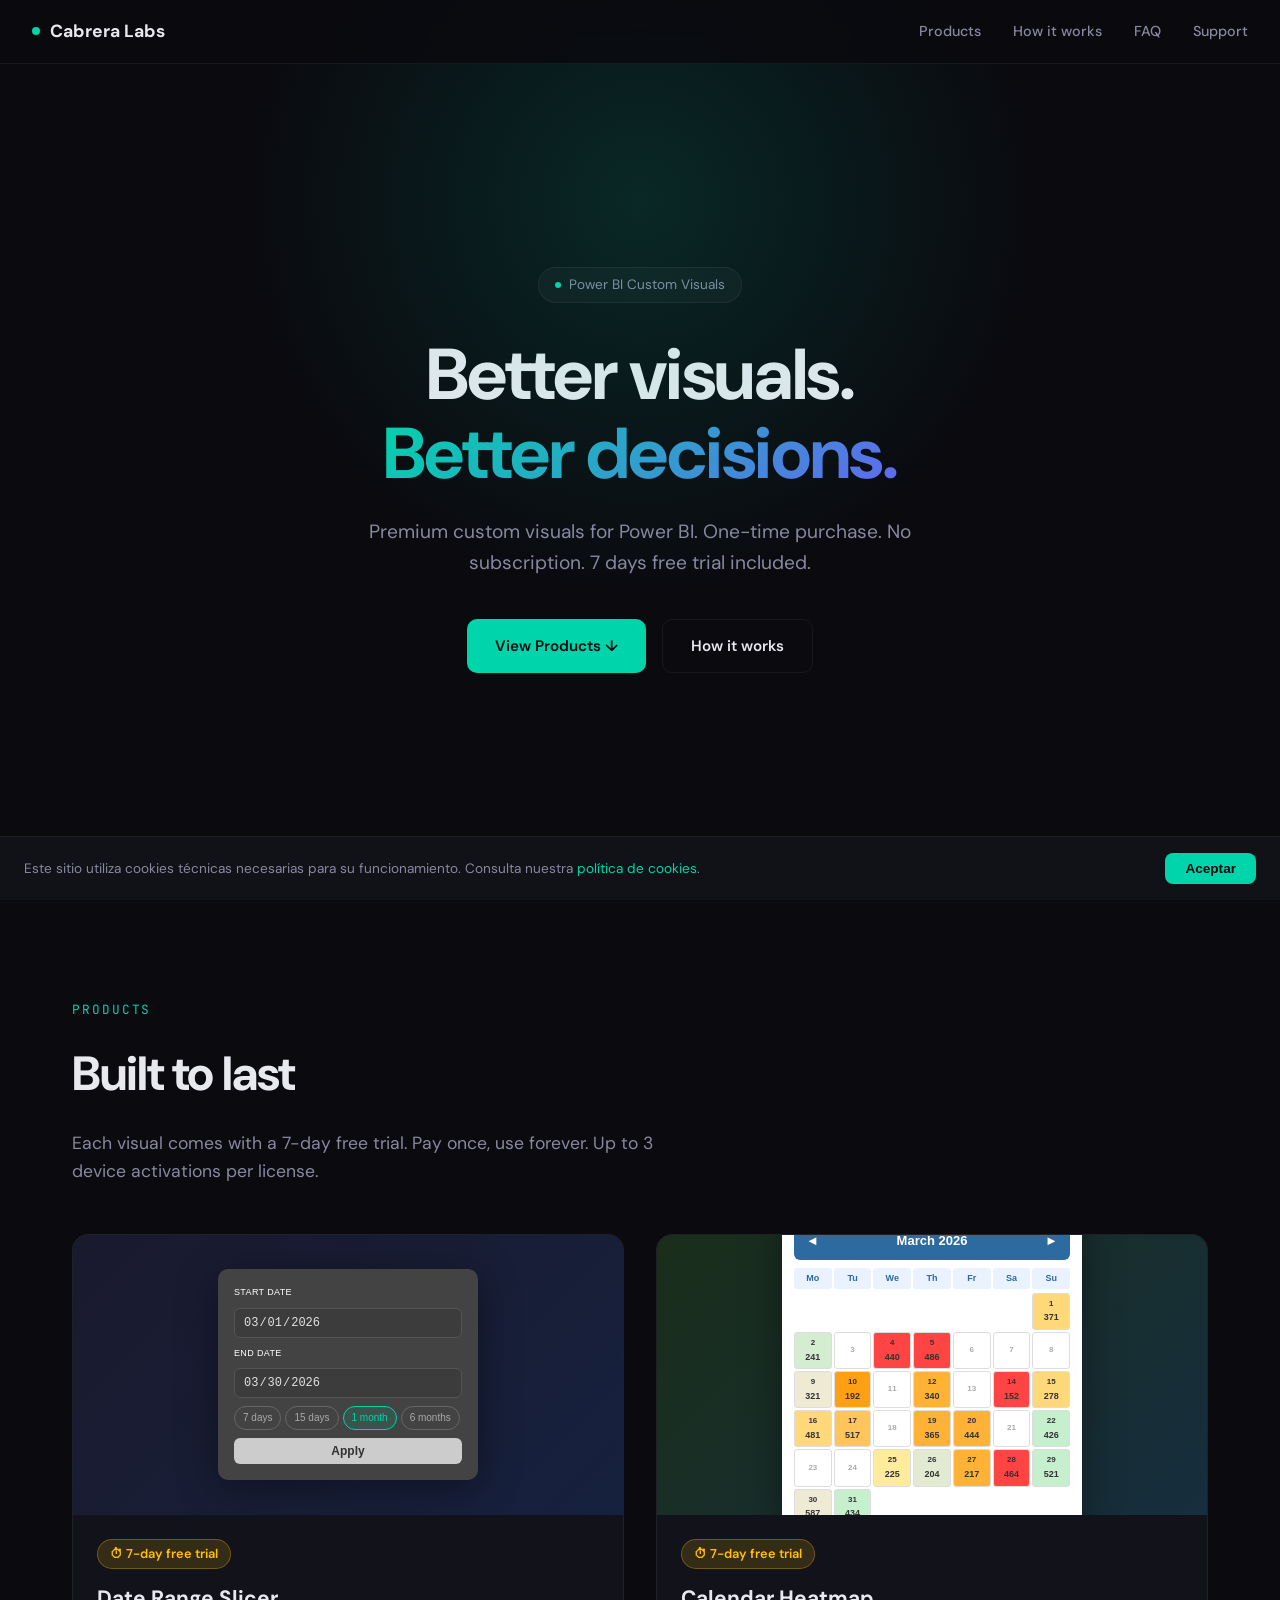
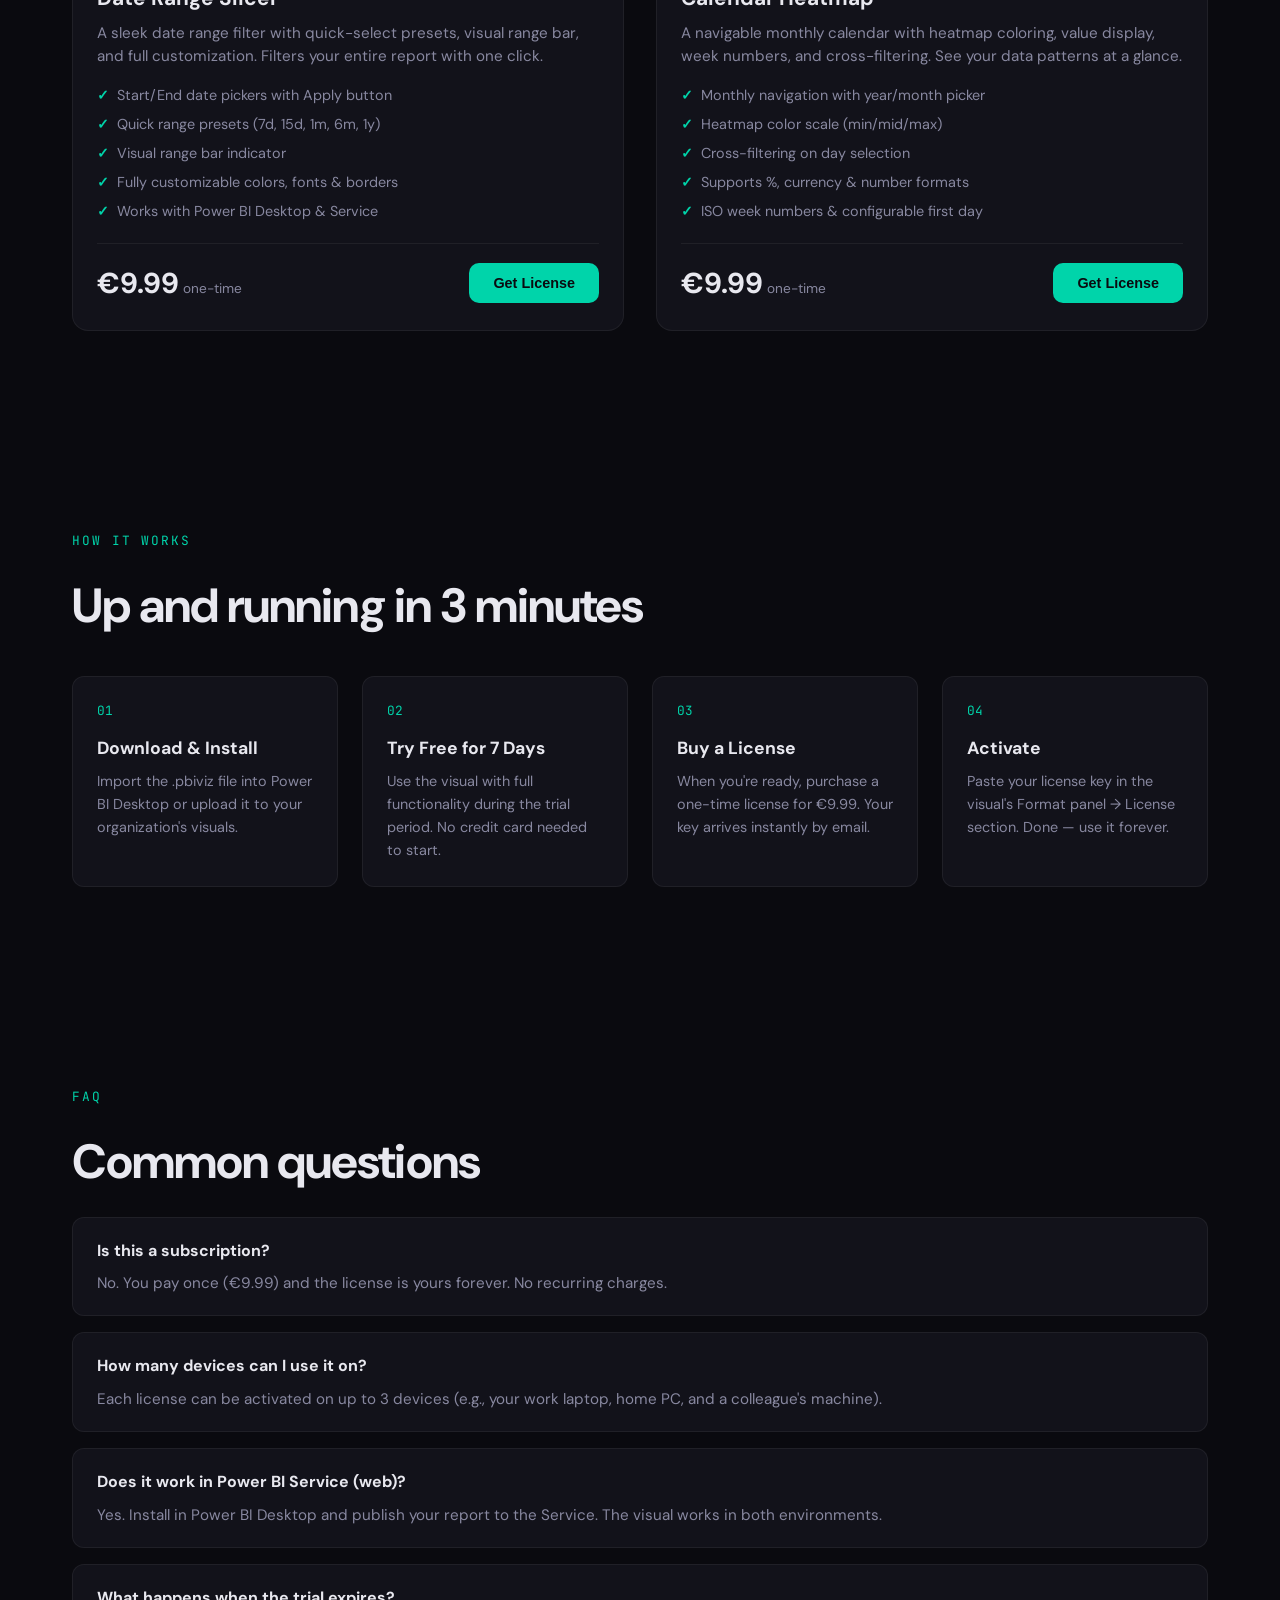
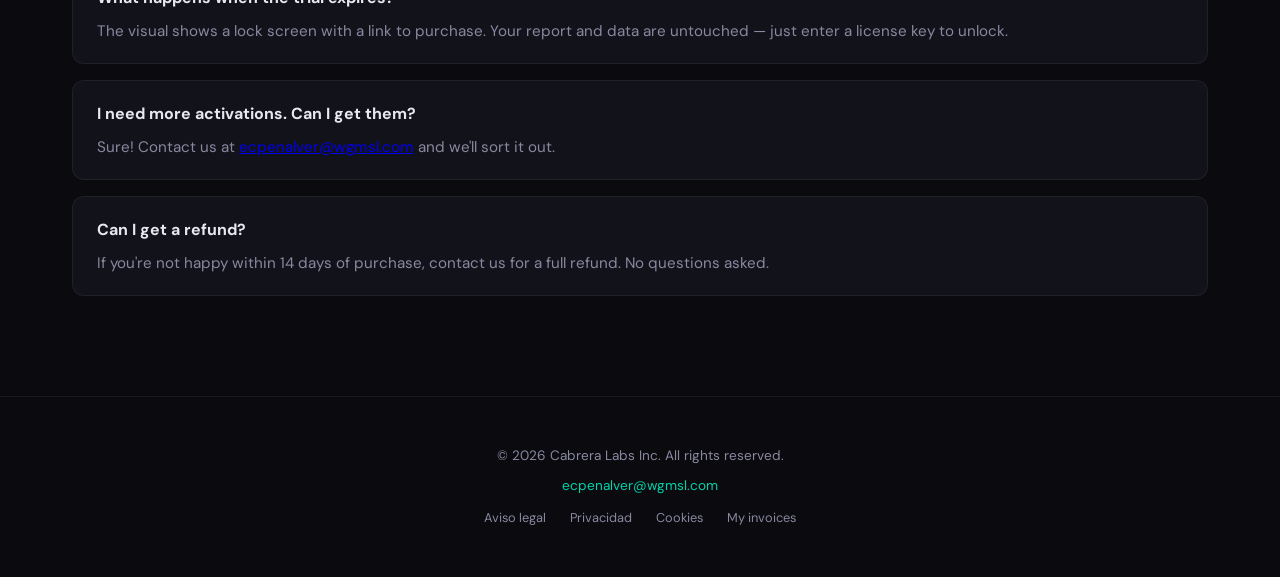
==== commit 4fecb429: "Update checkout button prices in index.html" ====
--- a/index.html
+++ b/index.html
@@ -393,7 +393,7 @@
             <span class="amount">€9.99</span>
             <span class="label">one-time</span>
           </div>
-          <button class="btn-buy" onclick="openCheckout('price_1TGRNbGVqx3g496WdOweaCqn', 'Date Range Slicer')">Get License</button>
+          <button class="btn-buy" onclick="openCheckout('price_1TMv7459ZG6N5ZwsWK9PzkAW', 'Date Range Slicer')">Get License</button>
         </div>
       </div>
     </div>
@@ -427,7 +427,7 @@
             <span class="amount">€9.99</span>
             <span class="label">one-time</span>
           </div>
-          <button class="btn-buy" onclick="openCheckout('price_1TGROVGVqx3g496Whrh6SwIa', 'Calendar Heatmap')">Get License</button>
+          <button class="btn-buy" onclick="openCheckout('price_1TMv6c59ZG6N5Zws2h1m5W5O', 'Calendar Heatmap')">Get License</button>
         </div>
       </div>
     </div>
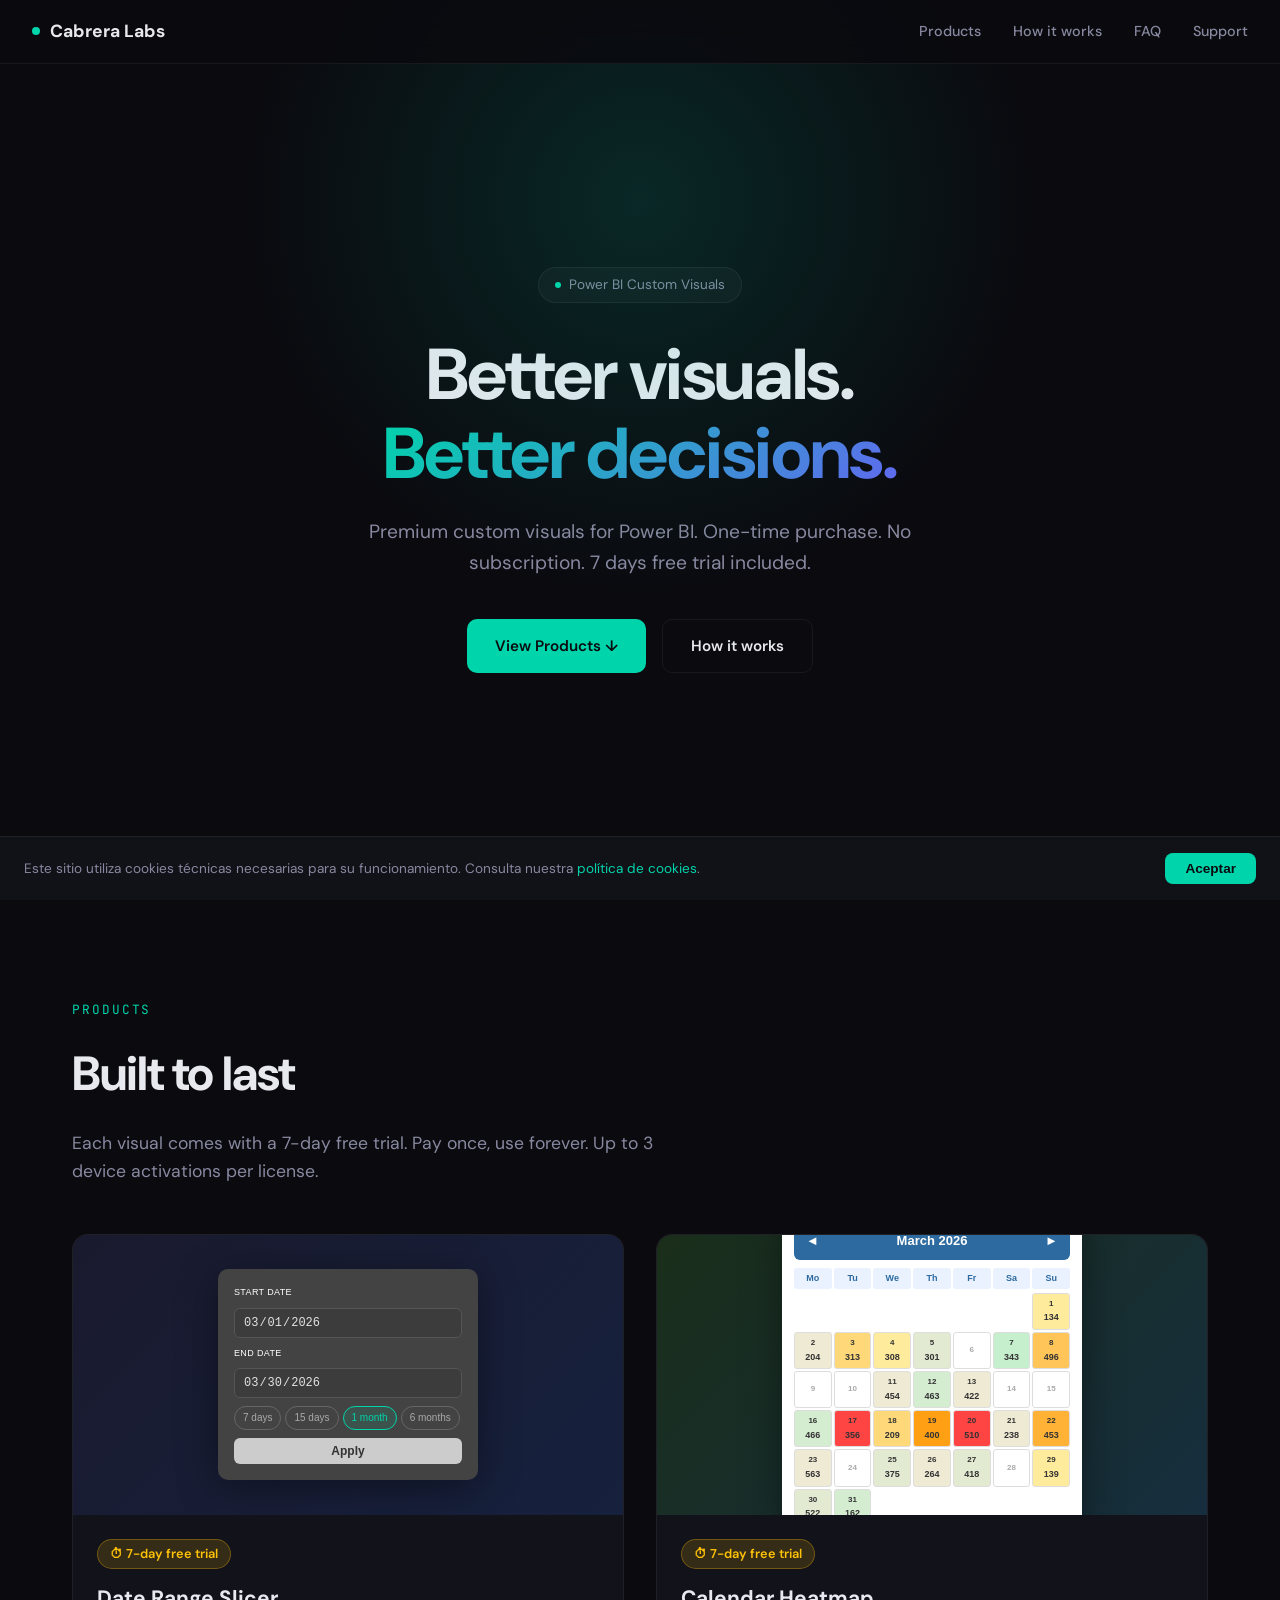
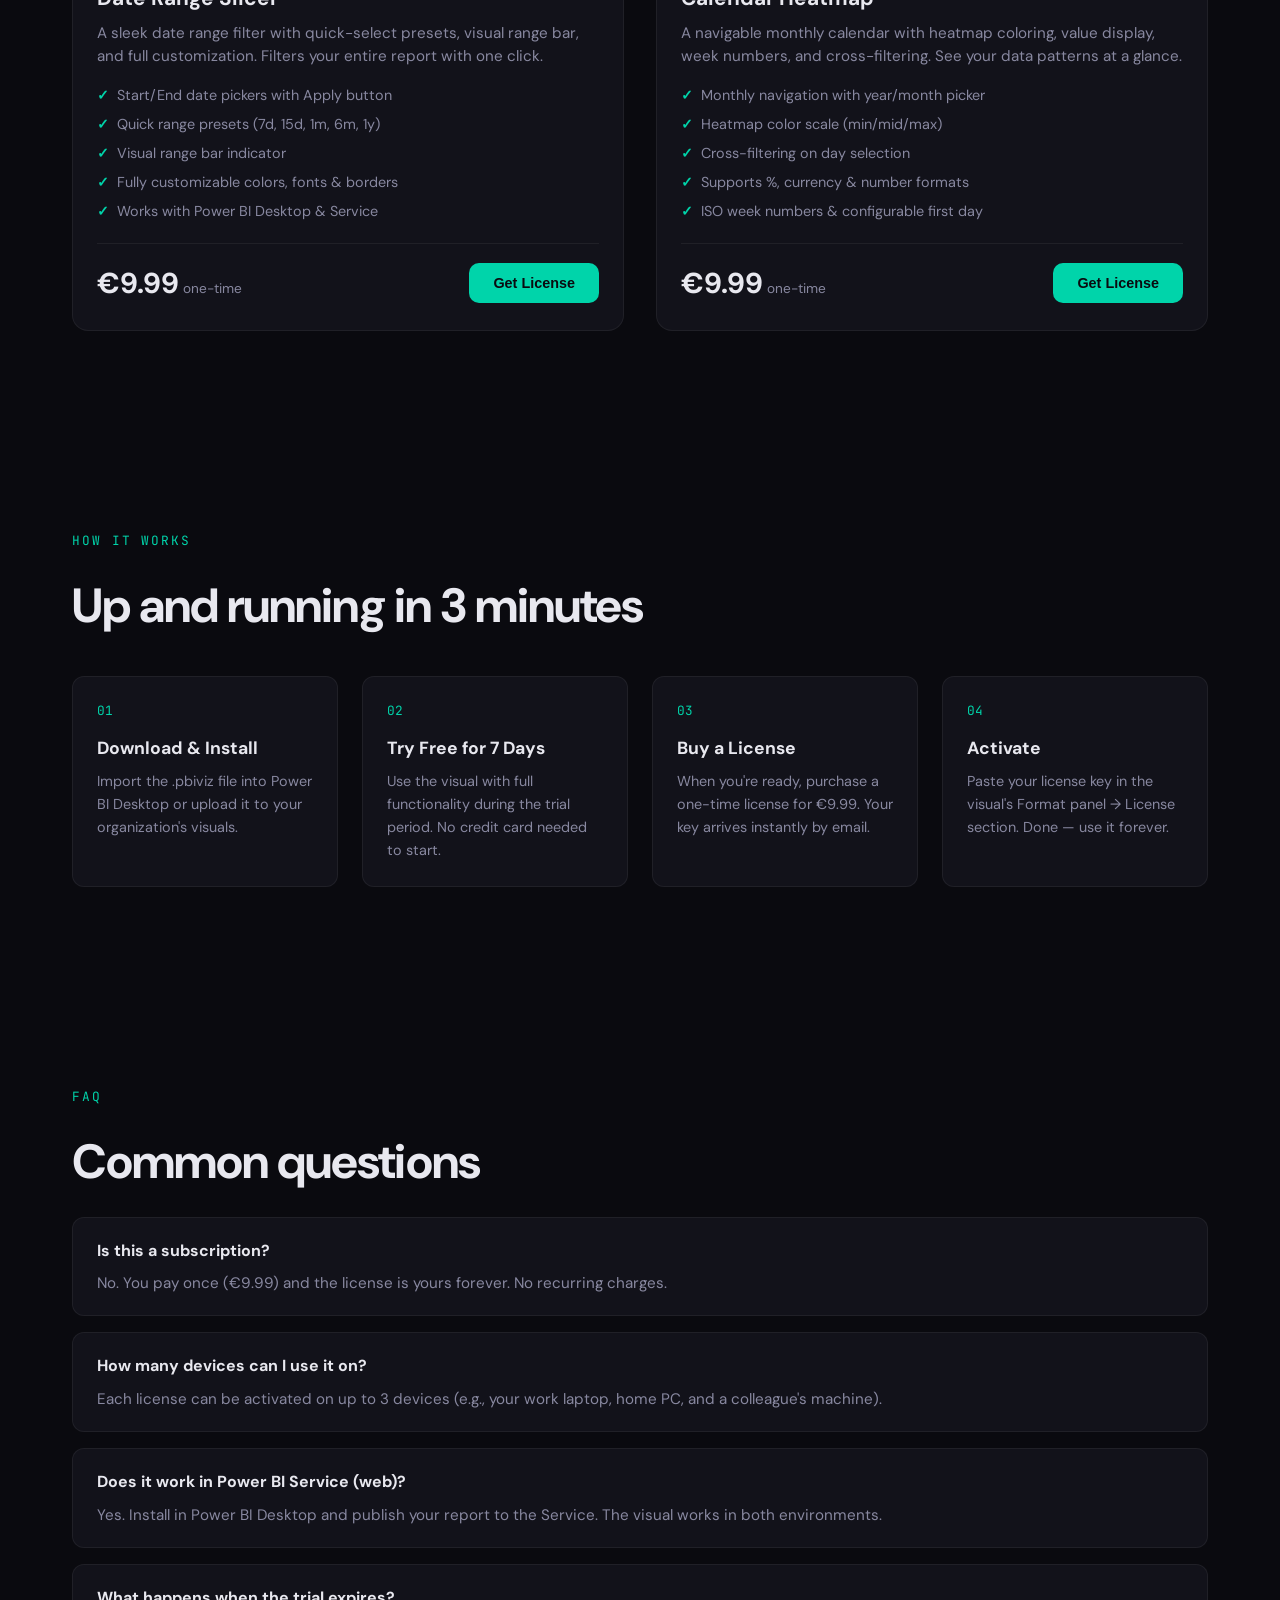
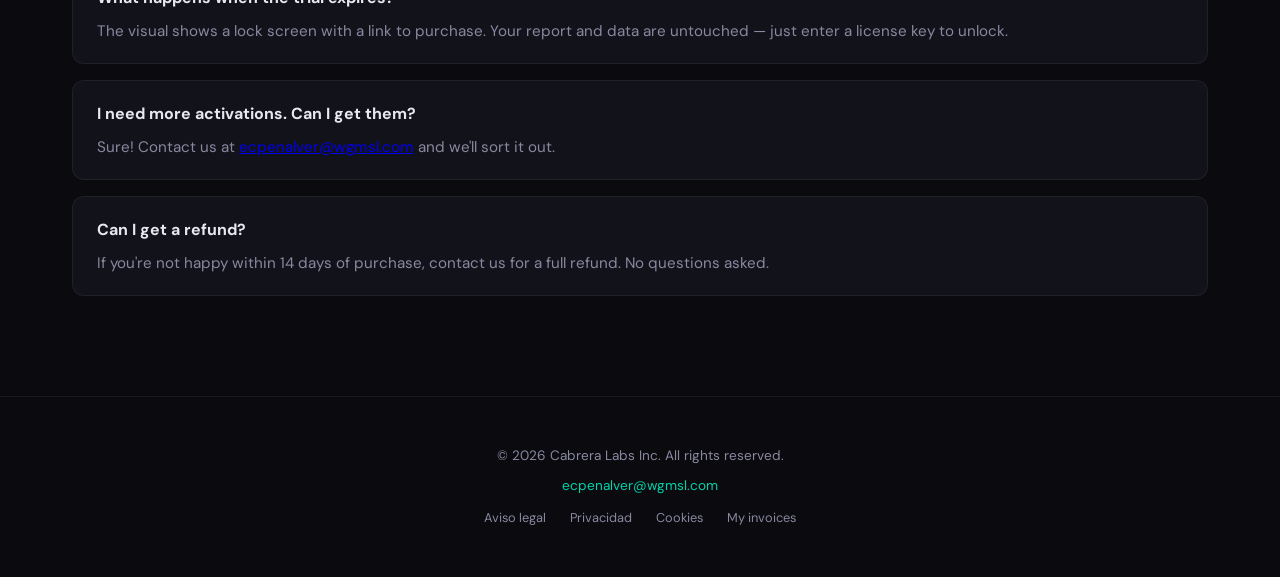
==== commit 53254e15: "Update index.html" ====
--- a/index.html
+++ b/index.html
@@ -427,7 +427,7 @@
             <span class="amount">€9.99</span>
             <span class="label">one-time</span>
           </div>
-          <button class="btn-buy" onclick="openCheckout('price_1TMv6c59ZG6N5Zws2h1m5W5O', 'Calendar Heatmap')">Get License</button>
+          <button class="btn-buy" onclick="openCheckout('price_1TMyfx59ZG6N5ZwsNro7ke38', 'Calendar Heatmap')">Get License</button>
         </div>
       </div>
     </div>
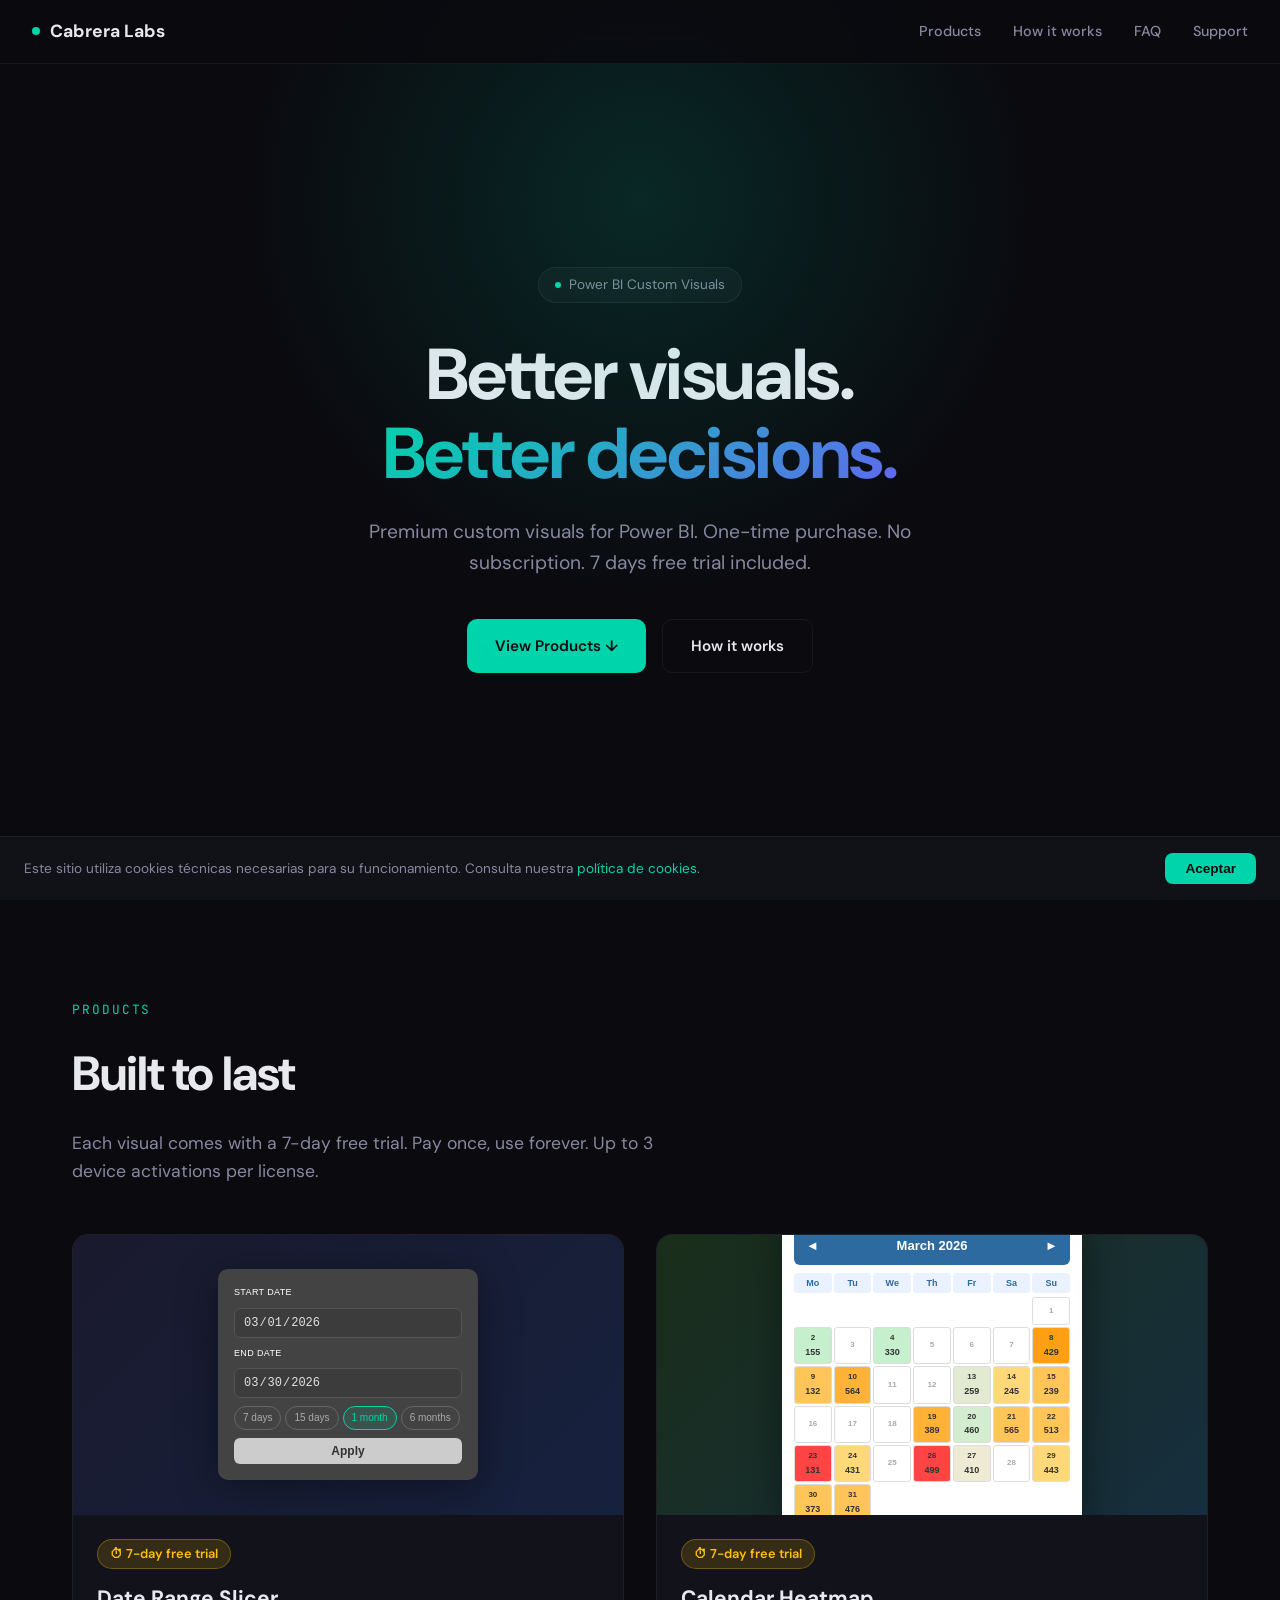
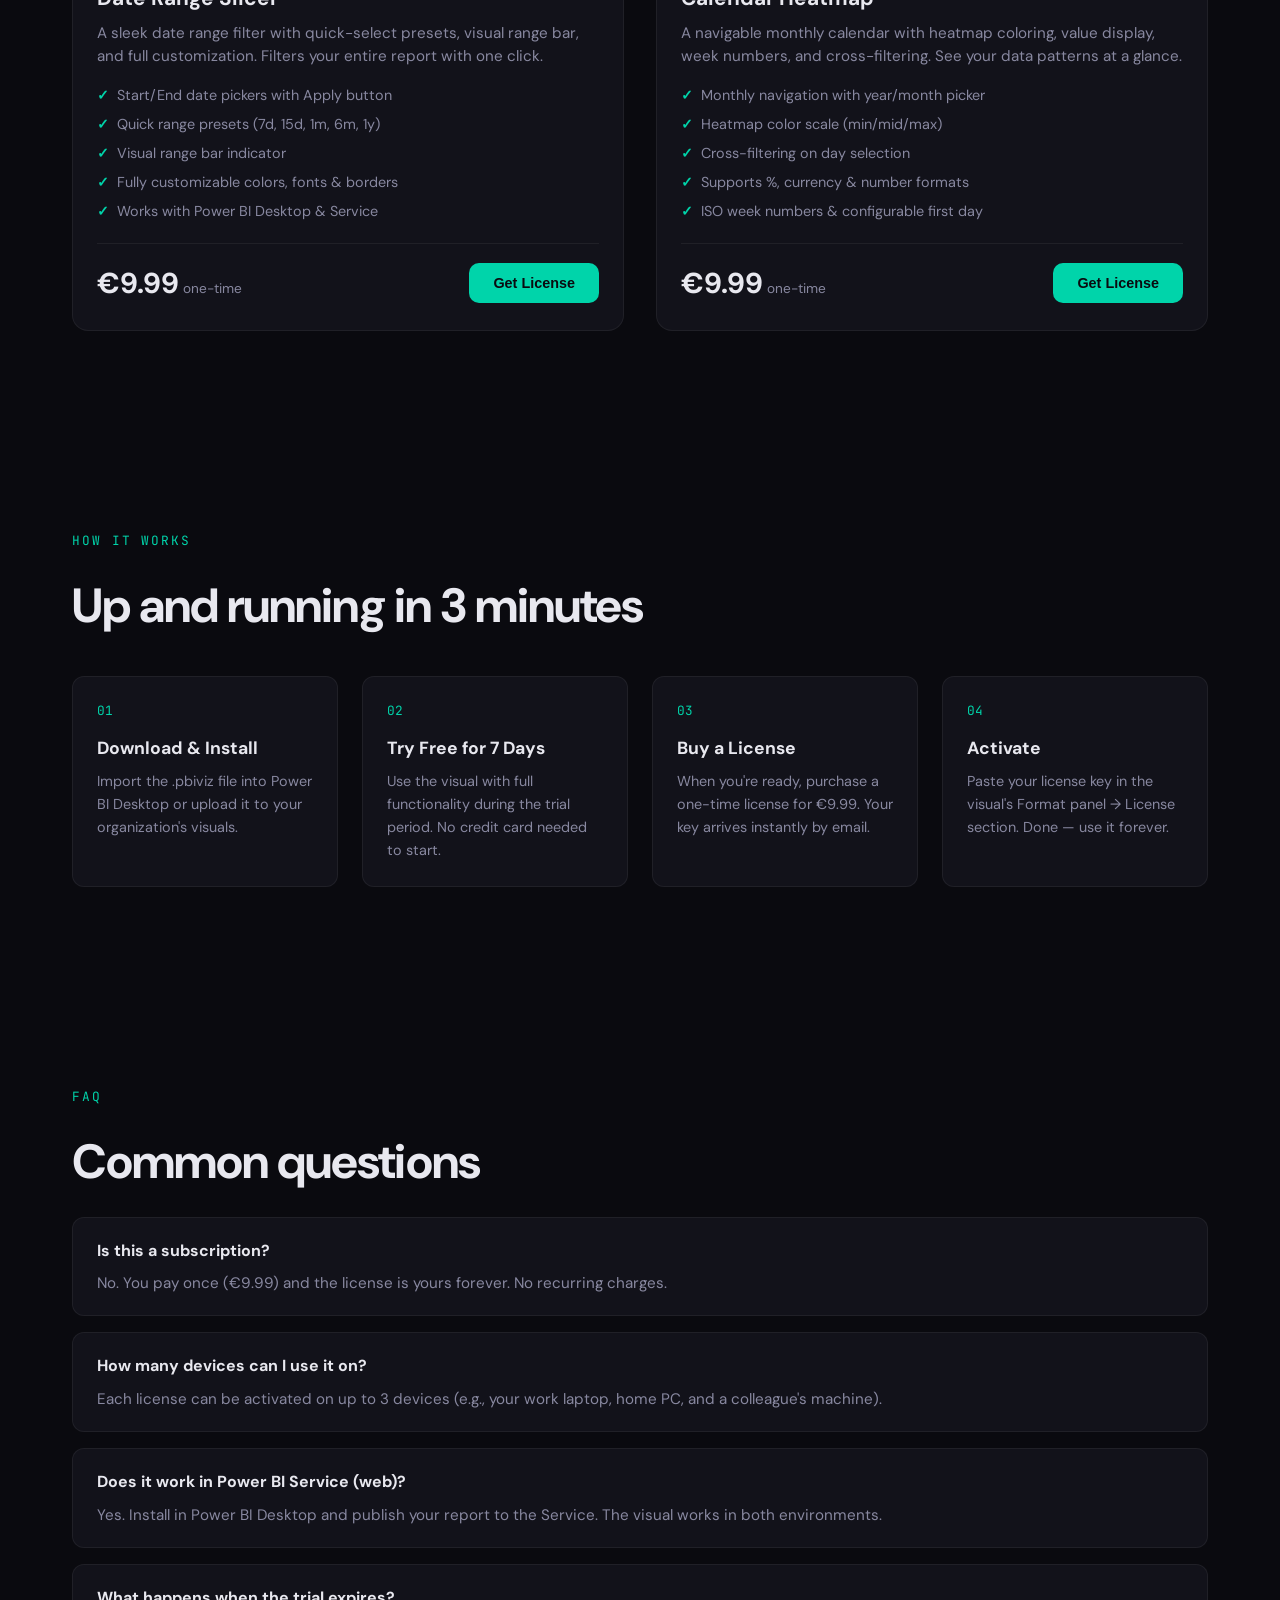
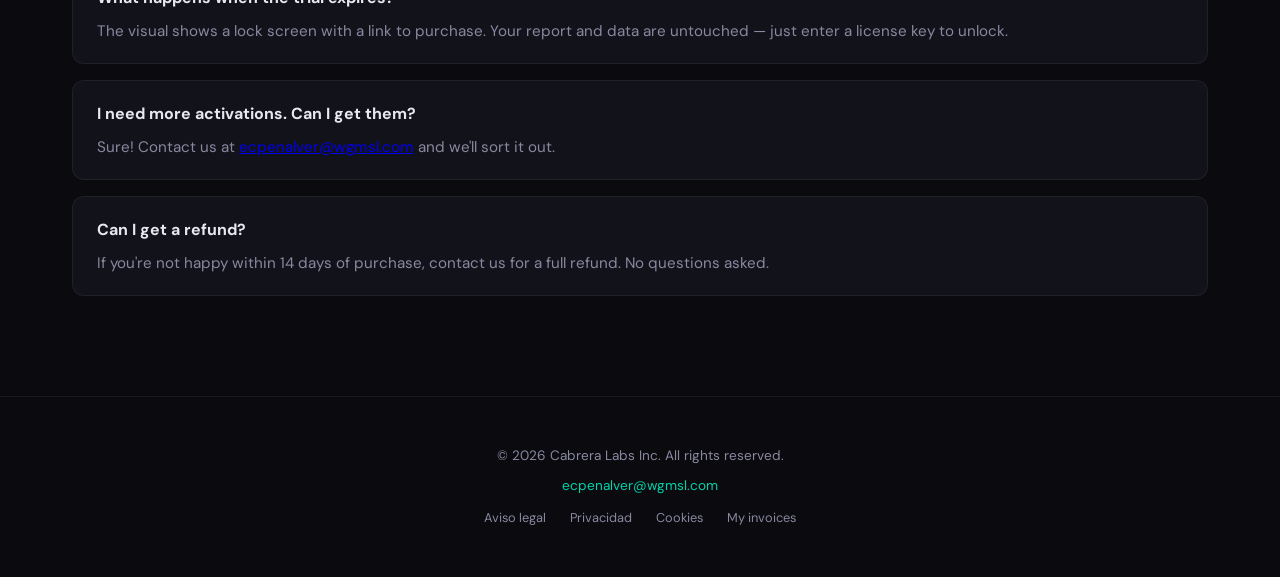
==== commit 6caca999: "Update index.html" ====
--- a/index.html
+++ b/index.html
@@ -427,7 +427,7 @@
             <span class="amount">€9.99</span>
             <span class="label">one-time</span>
           </div>
-          <button class="btn-buy" onclick="openCheckout('price_1TMyfx59ZG6N5ZwsNro7ke38', 'Calendar Heatmap')">Get License</button>
+          <button class="btn-buy" onclick="openCheckout('price_1TMv6c59ZG6N5Zws2h1m5W5O', 'Calendar Heatmap')">Get License</button>
         </div>
       </div>
     </div>
